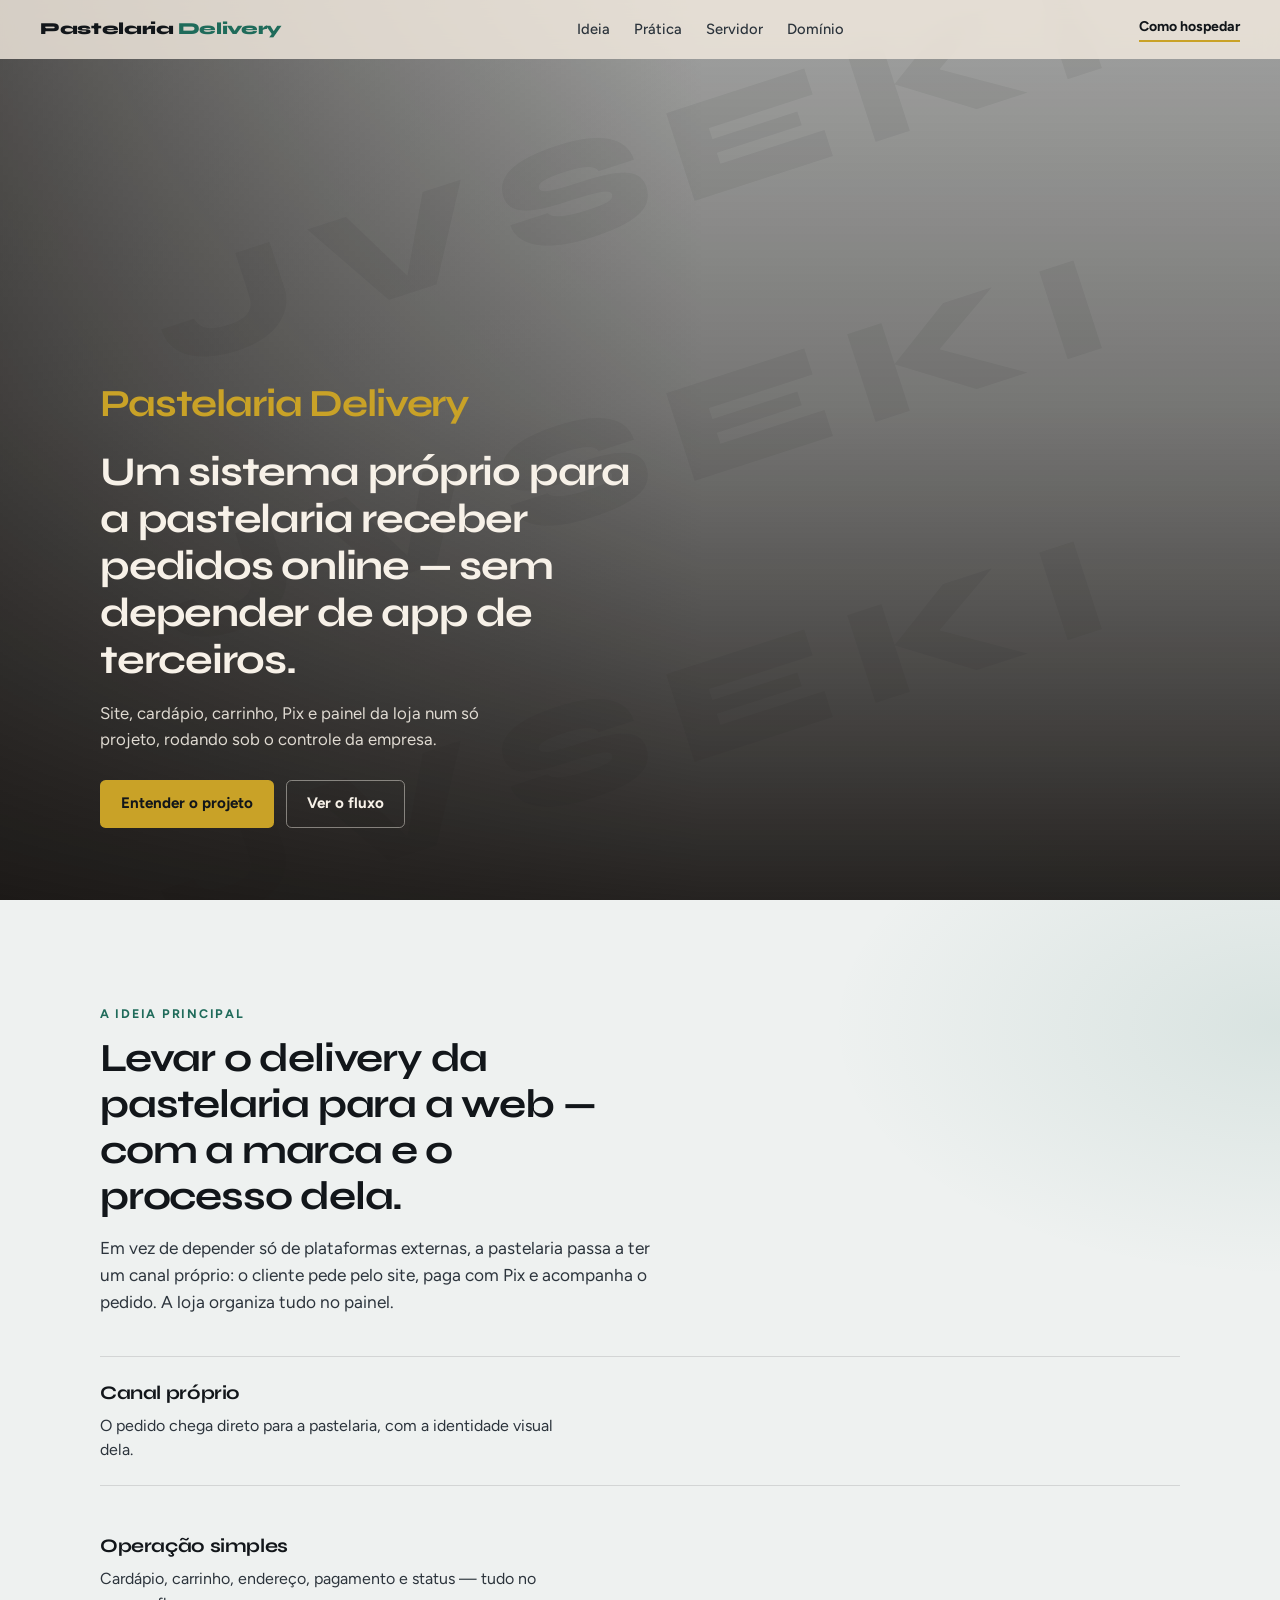
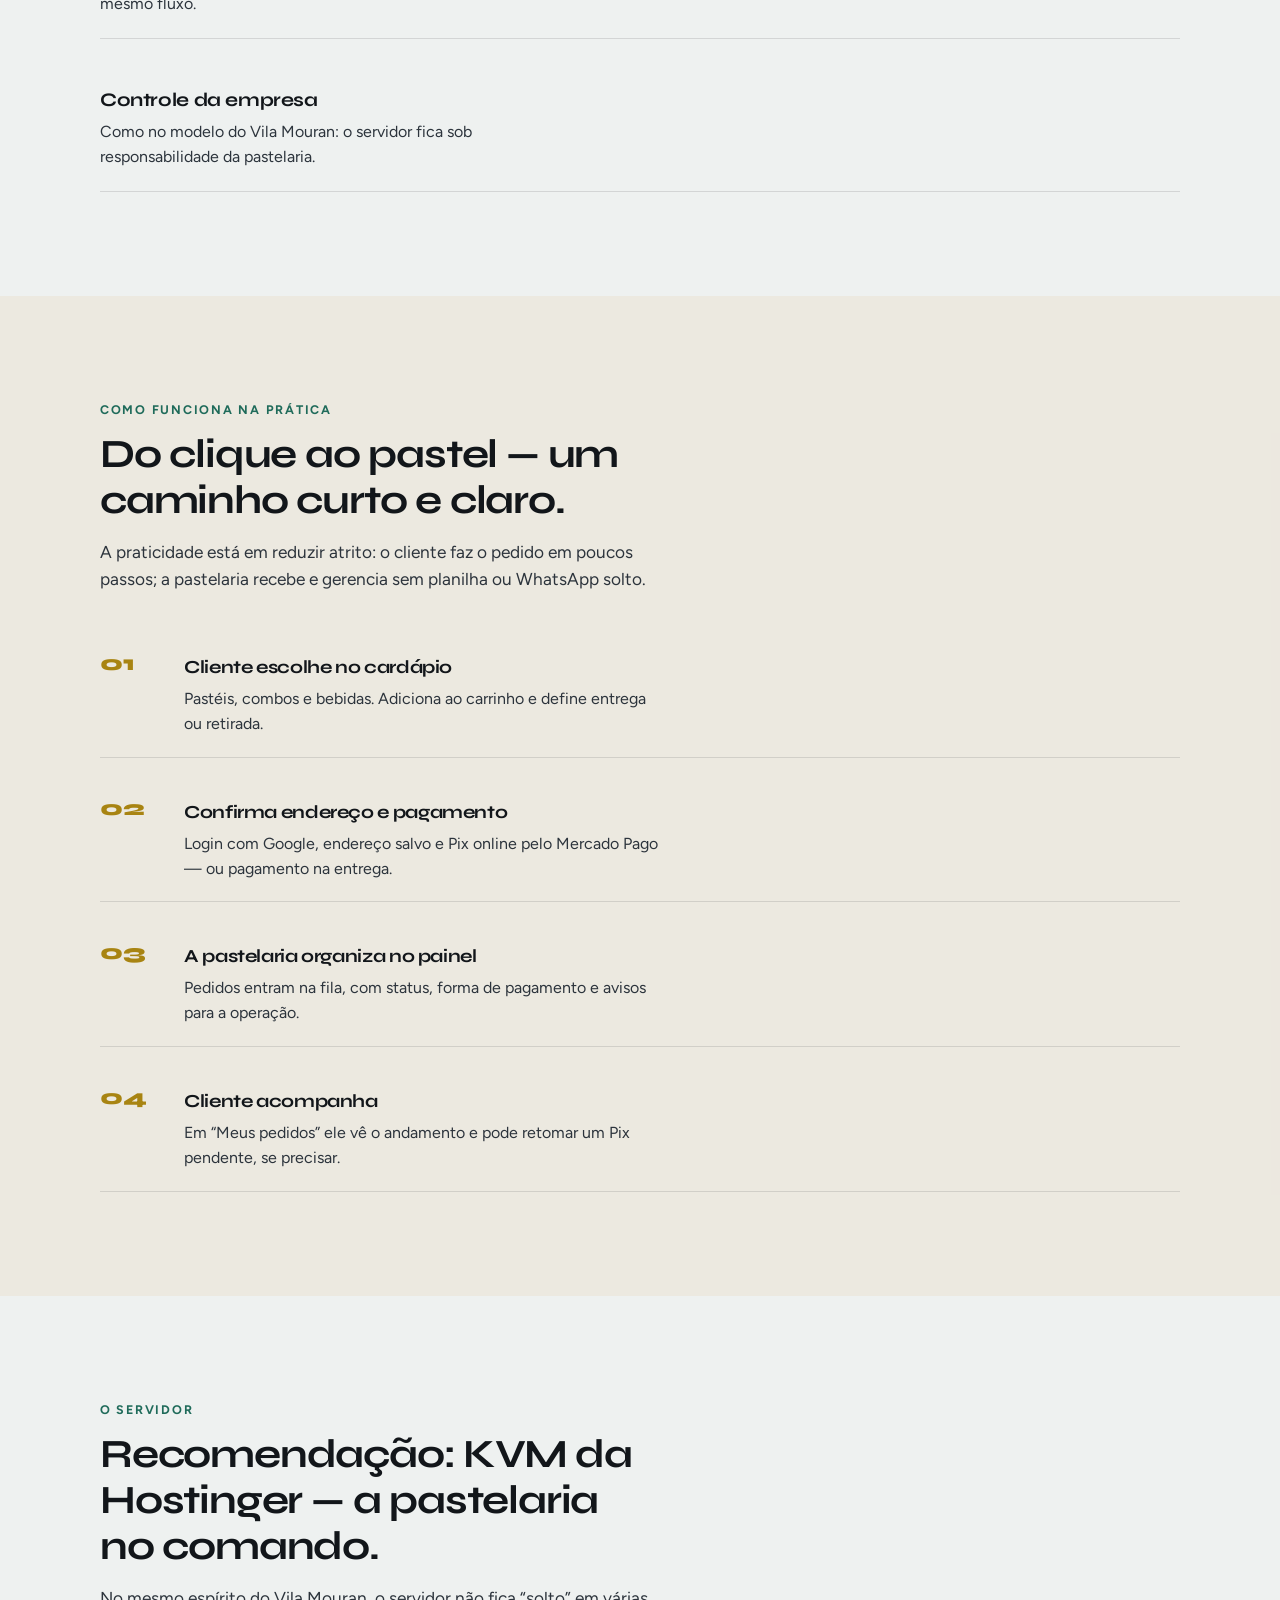
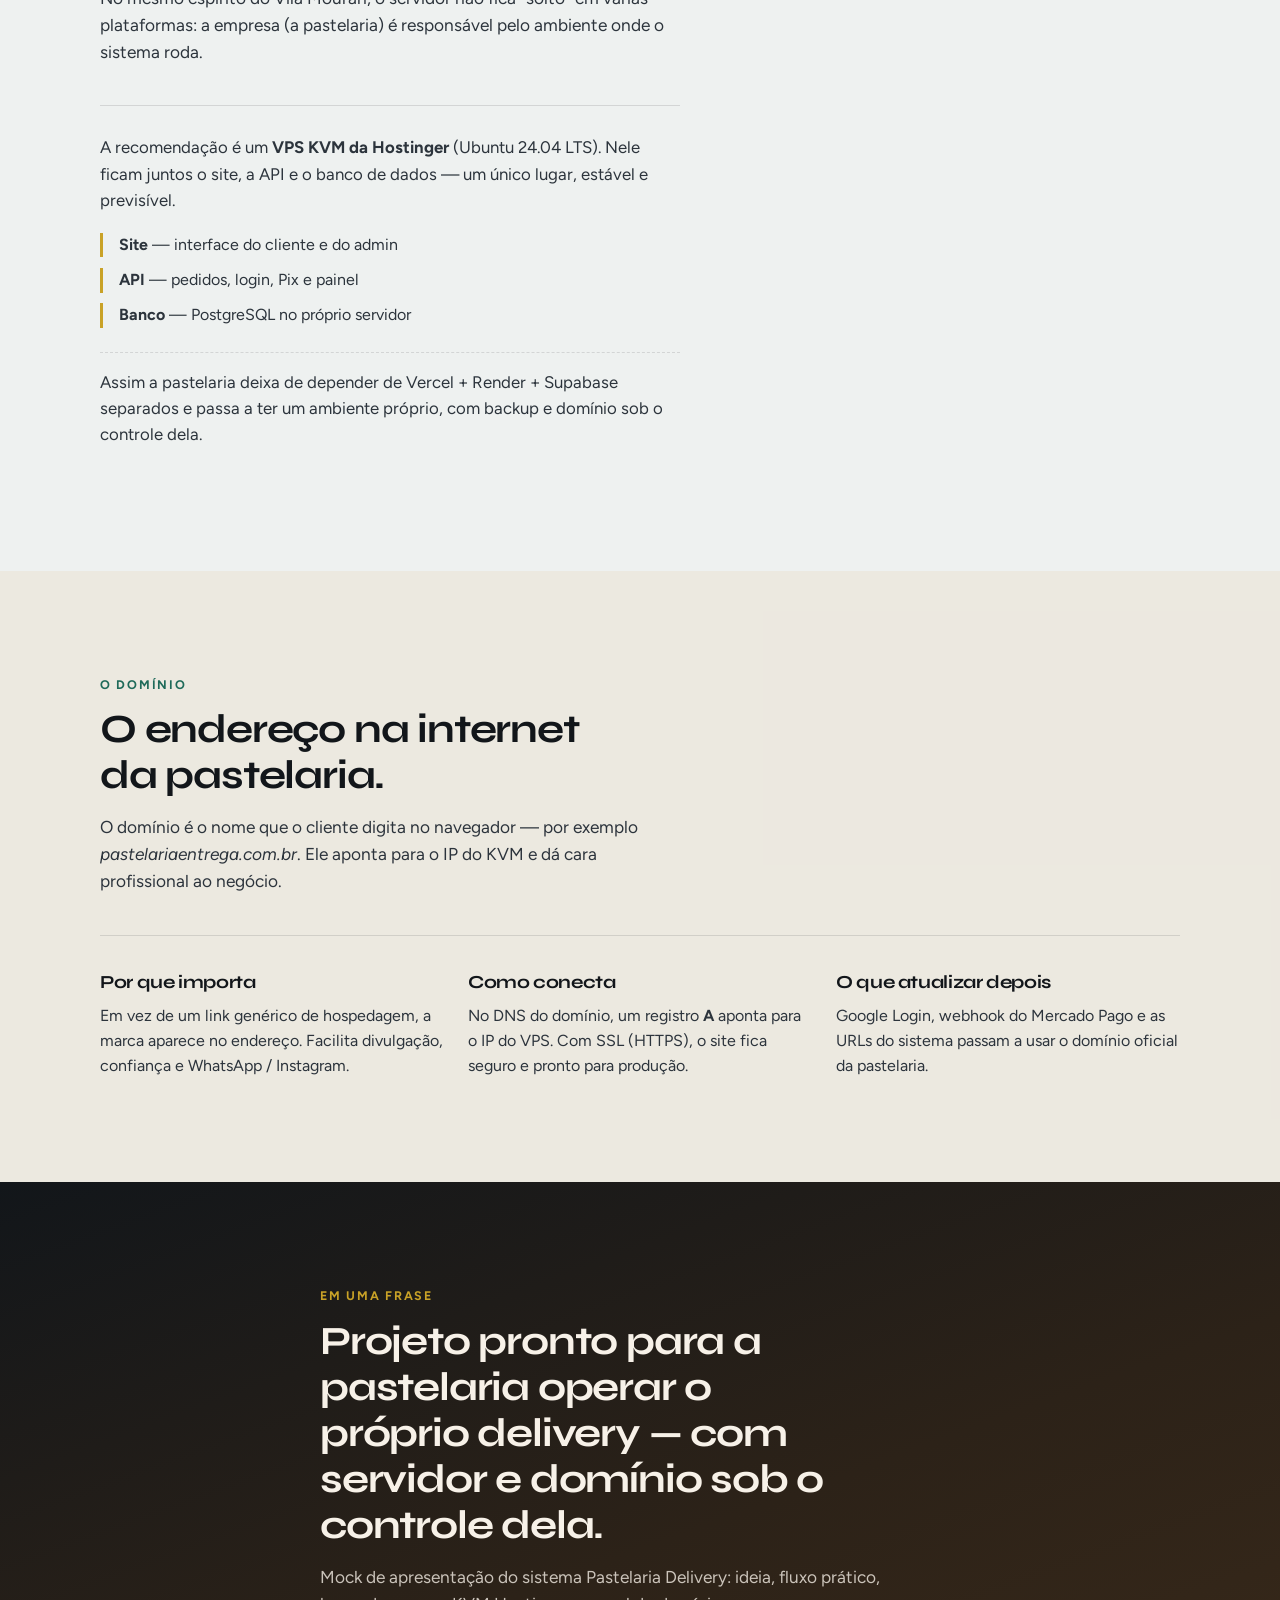
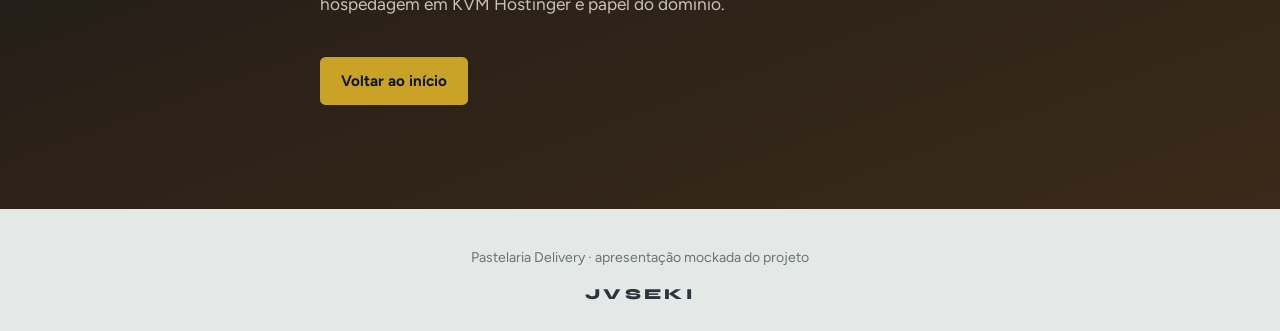
==== apresentacao/index.html @ 4d61269c "apresentação" ====
<!DOCTYPE html>
<html lang="pt-BR">
<head>
    <meta charset="UTF-8">
    <meta name="viewport" content="width=device-width, initial-scale=1.0">
    <title>Pastelaria Delivery — Apresentação do Projeto</title>
    <link rel="preconnect" href="https://fonts.googleapis.com">
    <link rel="preconnect" href="https://fonts.gstatic.com" crossorigin>
    <link href="https://fonts.googleapis.com/css2?family=Figtree:wght@400;500;600;700&family=Syne:wght@600;700;800&display=swap" rel="stylesheet">
    <link rel="stylesheet" href="styles.css">
</head>
<body>
    <div class="watermark" aria-hidden="true">
        <span>JVSEKI</span>
        <span>JVSEKI</span>
        <span>JVSEKI</span>
    </div>

    <header class="topbar">
        <a class="topbar-brand" href="#topo">Pastelaria<span>Delivery</span></a>
        <nav class="topbar-nav">
            <a href="#ideia">Ideia</a>
            <a href="#pratica">Prática</a>
            <a href="#servidor">Servidor</a>
            <a href="#dominio">Domínio</a>
        </nav>
        <a class="topbar-cta" href="#servidor">Como hospedar</a>
    </header>

    <main id="topo">
        <section class="hero">
            <div class="hero-media" aria-hidden="true">
                <img
                    src="https://images.unsplash.com/photo-1601050690597-df0568f70950?auto=format&fit=crop&w=1800&q=80"
                    alt=""
                >
                <div class="hero-veil"></div>
            </div>
            <div class="hero-copy">
                <p class="brand-mark">Pastelaria Delivery</p>
                <h1>Um sistema próprio para a pastelaria receber pedidos online — sem depender de app de terceiros.</h1>
                <p class="hero-lead">
                    Site, cardápio, carrinho, Pix e painel da loja num só projeto, rodando sob o controle da empresa.
                </p>
                <div class="hero-actions">
                    <a class="btn btn-primary" href="#ideia">Entender o projeto</a>
                    <a class="btn btn-ghost" href="#pratica">Ver o fluxo</a>
                </div>
            </div>
        </section>

        <section class="section" id="ideia">
            <div class="section-inner">
                <p class="eyebrow">A ideia principal</p>
                <h2>Levar o delivery da pastelaria para a web — com a marca e o processo dela.</h2>
                <p class="section-lead">
                    Em vez de depender só de plataformas externas, a pastelaria passa a ter um canal próprio:
                    o cliente pede pelo site, paga com Pix e acompanha o pedido. A loja organiza tudo no painel.
                </p>

                <ul class="idea-list">
                    <li>
                        <strong>Canal próprio</strong>
                        <span>O pedido chega direto para a pastelaria, com a identidade visual dela.</span>
                    </li>
                    <li>
                        <strong>Operação simples</strong>
                        <span>Cardápio, carrinho, endereço, pagamento e status — tudo no mesmo fluxo.</span>
                    </li>
                    <li>
                        <strong>Controle da empresa</strong>
                        <span>Como no modelo do Vila Mouran: o servidor fica sob responsabilidade da pastelaria.</span>
                    </li>
                </ul>
            </div>
        </section>

        <section class="section section-alt" id="pratica">
            <div class="section-inner">
                <p class="eyebrow">Como funciona na prática</p>
                <h2>Do clique ao pastel — um caminho curto e claro.</h2>
                <p class="section-lead">
                    A praticidade está em reduzir atrito: o cliente faz o pedido em poucos passos;
                    a pastelaria recebe e gerencia sem planilha ou WhatsApp solto.
                </p>

                <ol class="flow">
                    <li>
                        <span class="flow-num">01</span>
                        <div>
                            <h3>Cliente escolhe no cardápio</h3>
                            <p>Pastéis, combos e bebidas. Adiciona ao carrinho e define entrega ou retirada.</p>
                        </div>
                    </li>
                    <li>
                        <span class="flow-num">02</span>
                        <div>
                            <h3>Confirma endereço e pagamento</h3>
                            <p>Login com Google, endereço salvo e Pix online pelo Mercado Pago — ou pagamento na entrega.</p>
                        </div>
                    </li>
                    <li>
                        <span class="flow-num">03</span>
                        <div>
                            <h3>A pastelaria organiza no painel</h3>
                            <p>Pedidos entram na fila, com status, forma de pagamento e avisos para a operação.</p>
                        </div>
                    </li>
                    <li>
                        <span class="flow-num">04</span>
                        <div>
                            <h3>Cliente acompanha</h3>
                            <p>Em “Meus pedidos” ele vê o andamento e pode retomar um Pix pendente, se precisar.</p>
                        </div>
                    </li>
                </ol>
            </div>
        </section>

        <section class="section" id="servidor">
            <div class="section-inner">
                <p class="eyebrow">O servidor</p>
                <h2>Recomendação: KVM da Hostinger — a pastelaria no comando.</h2>
                <p class="section-lead">
                    No mesmo espírito do Vila Mouran, o servidor não fica “solto” em várias plataformas:
                    a empresa (a pastelaria) é responsável pelo ambiente onde o sistema roda.
                </p>

                <div class="server-block">
                    <p>
                        A recomendação é um <strong>VPS KVM da Hostinger</strong> (Ubuntu 24.04 LTS).
                        Nele ficam juntos o site, a API e o banco de dados — um único lugar, estável e previsível.
                    </p>
                    <ul class="server-points">
                        <li><strong>Site</strong> — interface do cliente e do admin</li>
                        <li><strong>API</strong> — pedidos, login, Pix e painel</li>
                        <li><strong>Banco</strong> — PostgreSQL no próprio servidor</li>
                    </ul>
                    <p class="server-note">
                        Assim a pastelaria deixa de depender de Vercel + Render + Supabase separados
                        e passa a ter um ambiente próprio, com backup e domínio sob o controle dela.
                    </p>
                </div>
            </div>
        </section>

        <section class="section section-alt" id="dominio">
            <div class="section-inner">
                <p class="eyebrow">O domínio</p>
                <h2>O endereço na internet da pastelaria.</h2>
                <p class="section-lead">
                    O domínio é o nome que o cliente digita no navegador — por exemplo
                    <em>pastelariaentrega.com.br</em>. Ele aponta para o IP do KVM e dá cara profissional ao negócio.
                </p>

                <div class="domain-grid">
                    <div>
                        <h3>Por que importa</h3>
                        <p>
                            Em vez de um link genérico de hospedagem, a marca aparece no endereço.
                            Facilita divulgação, confiança e WhatsApp / Instagram.
                        </p>
                    </div>
                    <div>
                        <h3>Como conecta</h3>
                        <p>
                            No DNS do domínio, um registro <strong>A</strong> aponta para o IP do VPS.
                            Com SSL (HTTPS), o site fica seguro e pronto para produção.
                        </p>
                    </div>
                    <div>
                        <h3>O que atualizar depois</h3>
                        <p>
                            Google Login, webhook do Mercado Pago e as URLs do sistema passam a usar
                            o domínio oficial da pastelaria.
                        </p>
                    </div>
                </div>
            </div>
        </section>

        <section class="section section-close">
            <div class="section-inner close-inner">
                <p class="eyebrow">Em uma frase</p>
                <h2>Projeto pronto para a pastelaria operar o próprio delivery — com servidor e domínio sob o controle dela.</h2>
                <p class="section-lead">
                    Mock de apresentação do sistema Pastelaria Delivery: ideia, fluxo prático,
                    hospedagem em KVM Hostinger e papel do domínio.
                </p>
                <a class="btn btn-primary" href="#topo">Voltar ao início</a>
            </div>
        </section>
    </main>

    <footer class="footer">
        <p>Pastelaria Delivery · apresentação mockada do projeto</p>
        <p class="footer-mark">JVSEKI</p>
    </footer>

    <script src="script.js"></script>
</body>
</html>
---- apresentacao/styles.css ----
:root {
    --ink: #12161a;
    --ink-soft: #2c343c;
    --cream: #eef1f0;
    --paper: #e4e8e6;
    --gold: #c9a227;
    --gold-deep: #a88412;
    --chili: #1f6b5a;
    --muted: #6b7570;
    --line: rgba(18, 22, 26, 0.12);
    --font-display: "Syne", sans-serif;
    --font-body: "Figtree", sans-serif;
    --max: 1080px;
    --ease: cubic-bezier(0.22, 1, 0.36, 1);
}

*,
*::before,
*::after {
    box-sizing: border-box;
}

html {
    scroll-behavior: smooth;
}

body {
    margin: 0;
    font-family: var(--font-body);
    color: var(--ink);
    background:
        radial-gradient(1200px 600px at 10% -10%, rgba(201, 162, 39, 0.16), transparent 55%),
        radial-gradient(900px 500px at 100% 20%, rgba(31, 107, 90, 0.1), transparent 50%),
        var(--cream);
    line-height: 1.55;
}

img {
    max-width: 100%;
    display: block;
}

a {
    color: inherit;
    text-decoration: none;
}

.watermark {
    position: fixed;
    inset: 0;
    z-index: 0;
    pointer-events: none;
    overflow: hidden;
    display: grid;
    align-content: space-evenly;
    justify-items: center;
    opacity: 0.055;
}

.watermark span {
    font-family: var(--font-display);
    font-weight: 800;
    font-size: clamp(4.5rem, 14vw, 9rem);
    letter-spacing: 0.18em;
    color: var(--ink);
    transform: rotate(-18deg);
    user-select: none;
    white-space: nowrap;
}

.topbar {
    position: fixed;
    inset: 0 0 auto;
    z-index: 20;
    display: flex;
    align-items: center;
    justify-content: space-between;
    gap: 1rem;
    padding: 1rem clamp(1.25rem, 4vw, 2.5rem);
    background: rgba(243, 235, 224, 0.82);
    backdrop-filter: blur(10px);
    border-bottom: 1px solid transparent;
    transition: border-color 0.3s var(--ease), background 0.3s var(--ease);
}

.topbar.is-scrolled {
    border-bottom-color: var(--line);
    background: rgba(243, 235, 224, 0.94);
}

.topbar-brand {
    font-family: var(--font-display);
    font-weight: 800;
    font-size: 1.05rem;
    letter-spacing: -0.02em;
}

.topbar-brand span {
    color: var(--chili);
    margin-left: 0.25rem;
}

.topbar-nav {
    display: none;
    gap: 1.5rem;
    font-size: 0.92rem;
    font-weight: 500;
    color: var(--ink-soft);
}

.topbar-nav a:hover {
    color: var(--chili);
}

.topbar-cta {
    font-size: 0.88rem;
    font-weight: 700;
    color: var(--ink);
    border-bottom: 2px solid var(--gold);
    padding-bottom: 0.1rem;
}

main {
    position: relative;
    z-index: 1;
}

.hero {
    position: relative;
    min-height: 100svh;
    display: grid;
    align-items: end;
    color: #f7f1e8;
    overflow: hidden;
}

.hero-media {
    position: absolute;
    inset: 0;
}

.hero-media img {
    width: 100%;
    height: 100%;
    object-fit: cover;
    transform: scale(1.06);
    animation: hero-drift 18s var(--ease) infinite alternate;
}

.hero-veil {
    position: absolute;
    inset: 0;
    background:
        linear-gradient(180deg, rgba(20, 17, 15, 0.35) 0%, rgba(20, 17, 15, 0.55) 45%, rgba(20, 17, 15, 0.92) 100%),
        linear-gradient(90deg, rgba(20, 17, 15, 0.55) 0%, transparent 55%);
}

.hero-copy {
    position: relative;
    z-index: 1;
    width: min(100% - 2.5rem, var(--max));
    margin: 0 auto;
    padding: 7.5rem 0 4.5rem;
    animation: rise 0.9s var(--ease) both;
}

.brand-mark {
    font-family: var(--font-display);
    font-weight: 700;
    font-size: clamp(1.6rem, 4vw, 2.4rem);
    letter-spacing: -0.03em;
    margin: 0 0 1rem;
    color: var(--gold);
}

.hero h1 {
    font-family: var(--font-display);
    font-weight: 700;
    font-size: clamp(1.55rem, 3.8vw, 2.55rem);
    line-height: 1.15;
    letter-spacing: -0.03em;
    max-width: 18ch;
    margin: 0 0 1rem;
}

.hero-lead {
    max-width: 36ch;
    margin: 0 0 1.75rem;
    font-size: 1.05rem;
    color: rgba(247, 241, 232, 0.88);
}

.hero-actions {
    display: flex;
    flex-wrap: wrap;
    gap: 0.75rem;
}

.btn {
    display: inline-flex;
    align-items: center;
    justify-content: center;
    min-height: 2.85rem;
    padding: 0.7rem 1.25rem;
    font-family: inherit;
    font-size: 0.95rem;
    font-weight: 700;
    border-radius: 0.35rem;
    border: 1px solid transparent;
    transition: transform 0.25s var(--ease), background 0.25s var(--ease), color 0.25s var(--ease);
}

.btn:hover {
    transform: translateY(-2px);
}

.btn-primary {
    background: var(--gold);
    color: var(--ink);
}

.btn-primary:hover {
    background: var(--gold-deep);
    color: #fff;
}

.btn-ghost {
    background: transparent;
    border-color: rgba(247, 241, 232, 0.45);
    color: #f7f1e8;
}

.btn-ghost:hover {
    background: rgba(247, 241, 232, 0.1);
}

.section {
    padding: clamp(4rem, 9vw, 6.5rem) 0;
}

.section-alt {
    background: rgba(235, 226, 212, 0.55);
}

.section-inner {
    width: min(100% - 2.5rem, var(--max));
    margin: 0 auto;
}

.eyebrow {
    margin: 0 0 0.75rem;
    font-size: 0.78rem;
    font-weight: 700;
    letter-spacing: 0.14em;
    text-transform: uppercase;
    color: var(--chili);
}

.section h2 {
    font-family: var(--font-display);
    font-size: clamp(1.7rem, 3.5vw, 2.5rem);
    line-height: 1.15;
    letter-spacing: -0.03em;
    max-width: 18ch;
    margin: 0 0 1rem;
}

.section-lead {
    max-width: 52ch;
    margin: 0 0 2.5rem;
    font-size: 1.08rem;
    color: var(--ink-soft);
}

.idea-list {
    list-style: none;
    margin: 0;
    padding: 0;
    display: grid;
    gap: 1.5rem;
    border-top: 1px solid var(--line);
}

.idea-list li {
    display: grid;
    gap: 0.35rem;
    padding: 1.35rem 0;
    border-bottom: 1px solid var(--line);
}

.idea-list strong {
    font-family: var(--font-display);
    font-size: 1.2rem;
    letter-spacing: -0.02em;
}

.idea-list span {
    color: var(--ink-soft);
    max-width: 48ch;
}

.flow {
    list-style: none;
    margin: 0;
    padding: 0;
    display: grid;
    gap: 1.25rem;
}

.flow li {
    display: grid;
    grid-template-columns: auto 1fr;
    gap: 1rem 1.25rem;
    align-items: start;
    padding: 1.25rem 0;
    border-bottom: 1px solid var(--line);
}

.flow-num {
    font-family: var(--font-display);
    font-weight: 800;
    font-size: 1.35rem;
    color: var(--gold-deep);
    line-height: 1;
}

.flow h3 {
    margin: 0 0 0.35rem;
    font-family: var(--font-display);
    font-size: 1.15rem;
    letter-spacing: -0.02em;
}

.flow p {
    margin: 0;
    color: var(--ink-soft);
    max-width: 48ch;
}

.server-block {
    padding: 1.75rem 0 0;
    border-top: 1px solid var(--line);
    max-width: 58ch;
}

.server-block > p {
    margin: 0 0 1.25rem;
    font-size: 1.05rem;
    color: var(--ink-soft);
}

.server-points {
    margin: 0 0 1.5rem;
    padding: 0;
    list-style: none;
    display: grid;
    gap: 0.65rem;
}

.server-points li {
    padding-left: 1rem;
    border-left: 3px solid var(--gold);
    color: var(--ink-soft);
}

.server-note {
    margin: 0;
    padding-top: 1rem;
    border-top: 1px dashed var(--line);
    color: var(--muted);
    font-size: 0.98rem;
}

.domain-grid {
    display: grid;
    gap: 2rem;
    border-top: 1px solid var(--line);
    padding-top: 2rem;
}

.domain-grid h3 {
    margin: 0 0 0.5rem;
    font-family: var(--font-display);
    font-size: 1.15rem;
    letter-spacing: -0.02em;
}

.domain-grid p {
    margin: 0;
    color: var(--ink-soft);
    max-width: 36ch;
}

.section-close {
    background:
        linear-gradient(160deg, var(--ink) 0%, #2c2218 55%, #3a2a1a 100%);
    color: #f7f1e8;
}

.section-close .eyebrow {
    color: var(--gold);
}

.section-close .section-lead {
    color: rgba(247, 241, 232, 0.78);
}

.close-inner {
    max-width: 40rem;
}

.footer {
    position: relative;
    z-index: 1;
    padding: 1.5rem clamp(1.25rem, 4vw, 2.5rem);
    text-align: center;
    font-size: 0.88rem;
    color: var(--muted);
    background: var(--paper);
}

.footer-mark {
    margin: 0.45rem 0 0;
    font-family: var(--font-display);
    font-weight: 800;
    font-size: 0.95rem;
    letter-spacing: 0.22em;
    color: var(--ink-soft);
}

.reveal {
    opacity: 0;
    transform: translateY(28px);
    transition: opacity 0.7s var(--ease), transform 0.7s var(--ease);
}

.reveal.is-in {
    opacity: 1;
    transform: none;
}

@keyframes rise {
    from {
        opacity: 0;
        transform: translateY(24px);
    }
    to {
        opacity: 1;
        transform: none;
    }
}

@keyframes hero-drift {
    from {
        transform: scale(1.06) translate3d(0, 0, 0);
    }
    to {
        transform: scale(1.12) translate3d(-1.5%, -1%, 0);
    }
}

@media (min-width: 760px) {
    .topbar-nav {
        display: flex;
    }

    .domain-grid {
        grid-template-columns: repeat(3, 1fr);
        gap: 1.5rem;
    }

    .flow li {
        grid-template-columns: 4rem 1fr;
    }
}

@media (prefers-reduced-motion: reduce) {
    html {
        scroll-behavior: auto;
    }

    .hero-media img,
    .hero-copy,
    .reveal {
        animation: none !important;
        transition: none !important;
        opacity: 1;
        transform: none;
    }
}
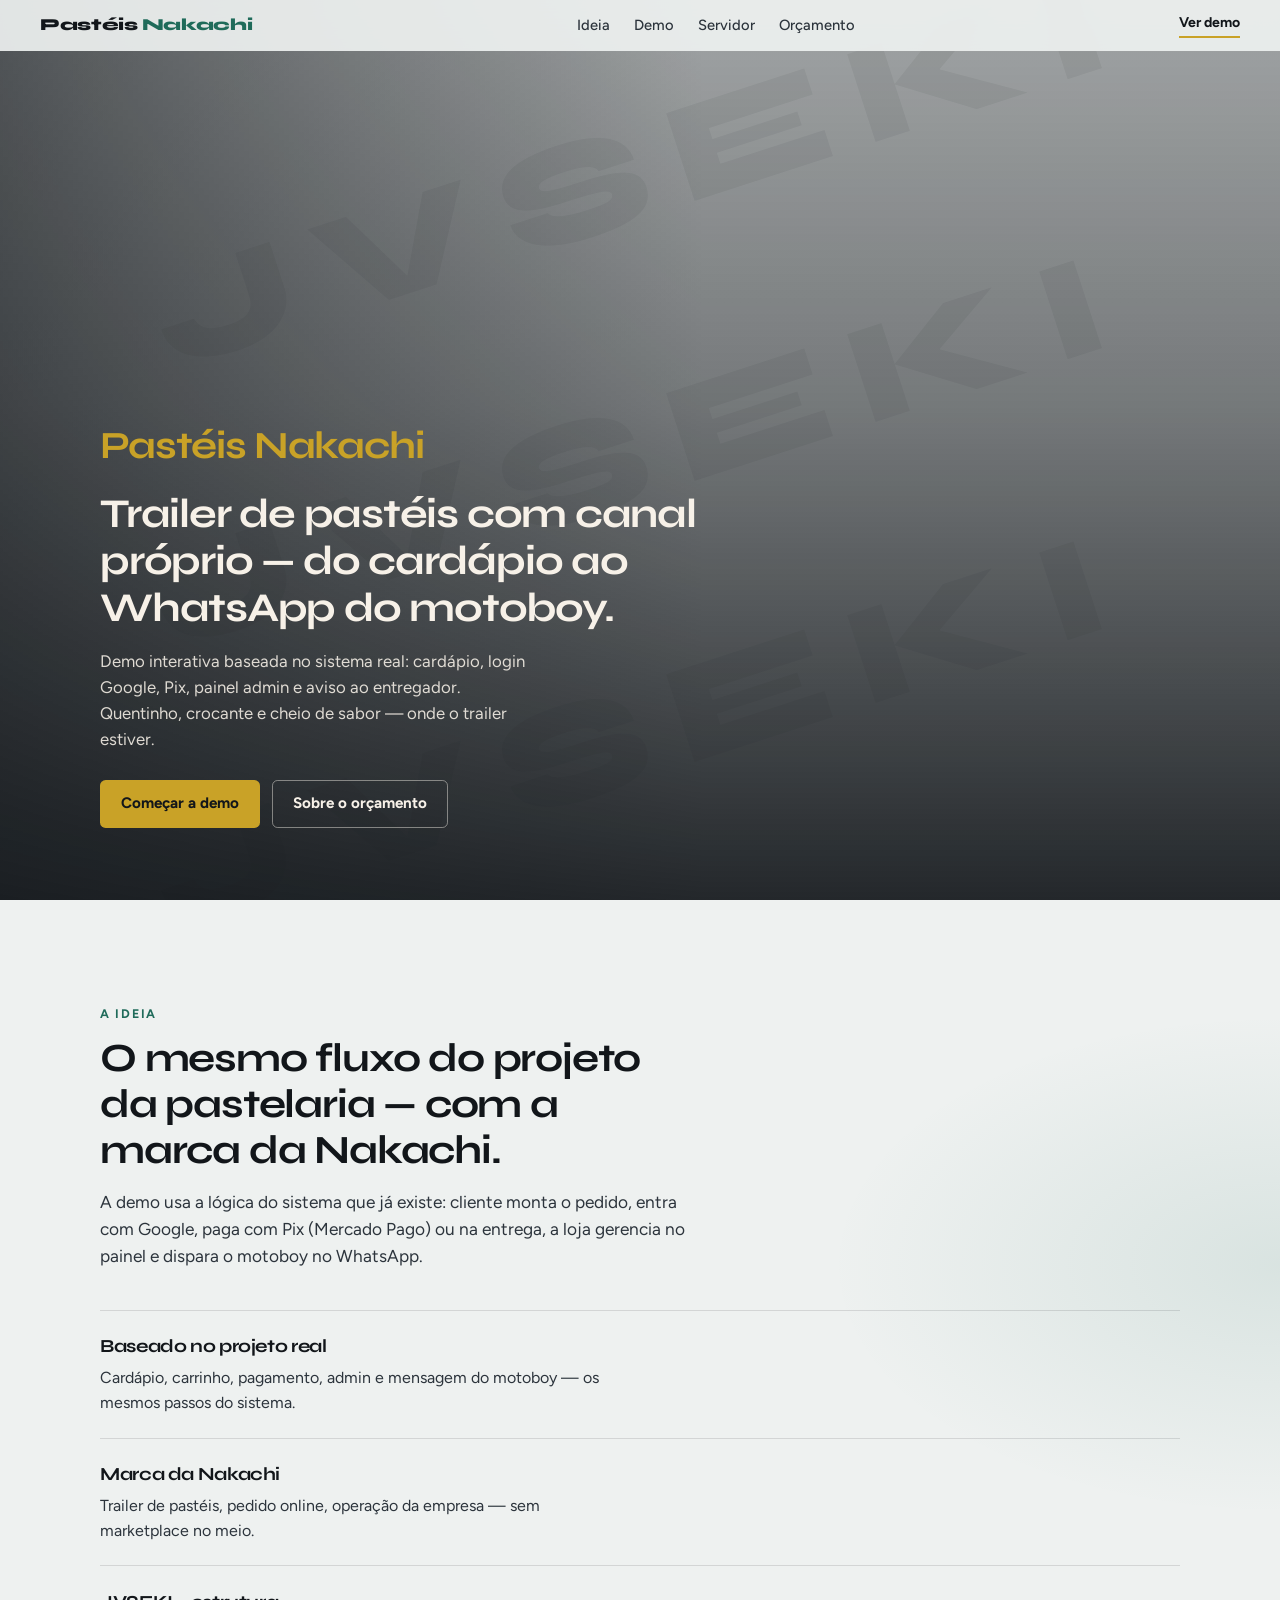
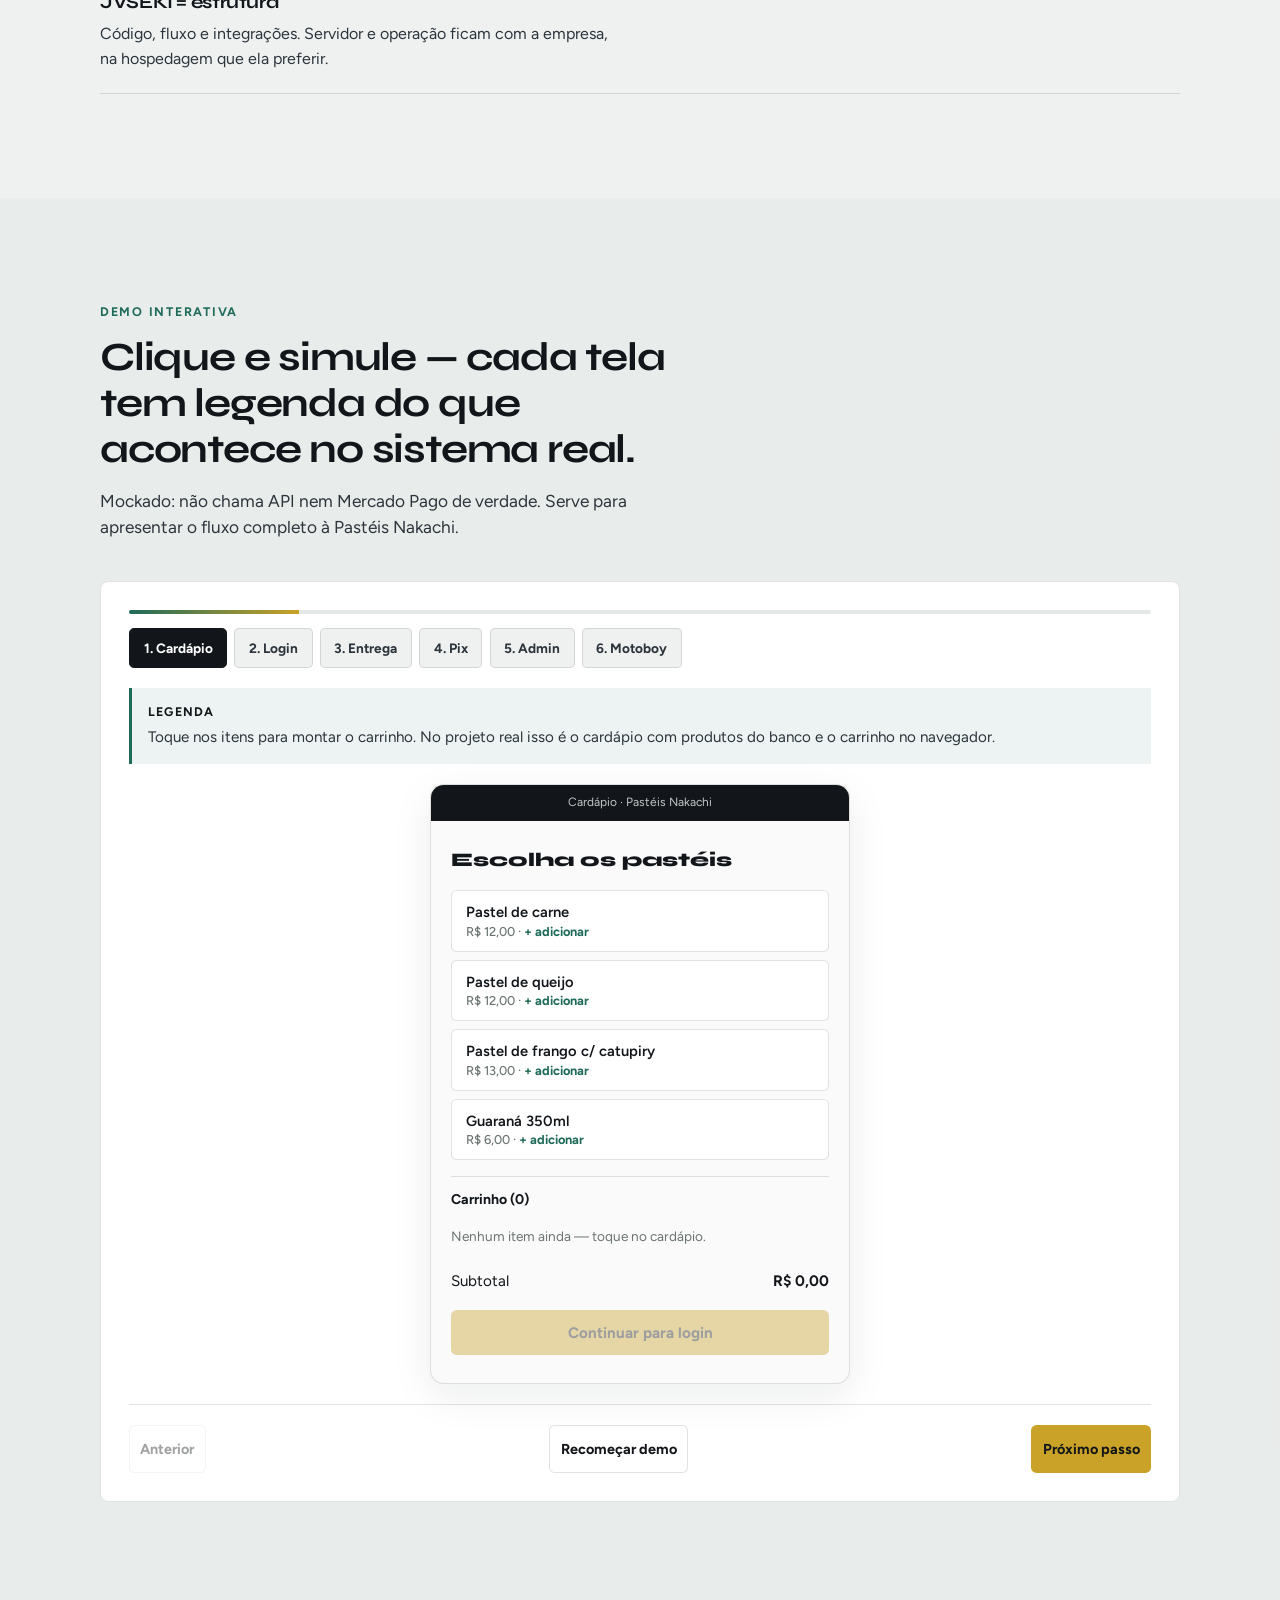
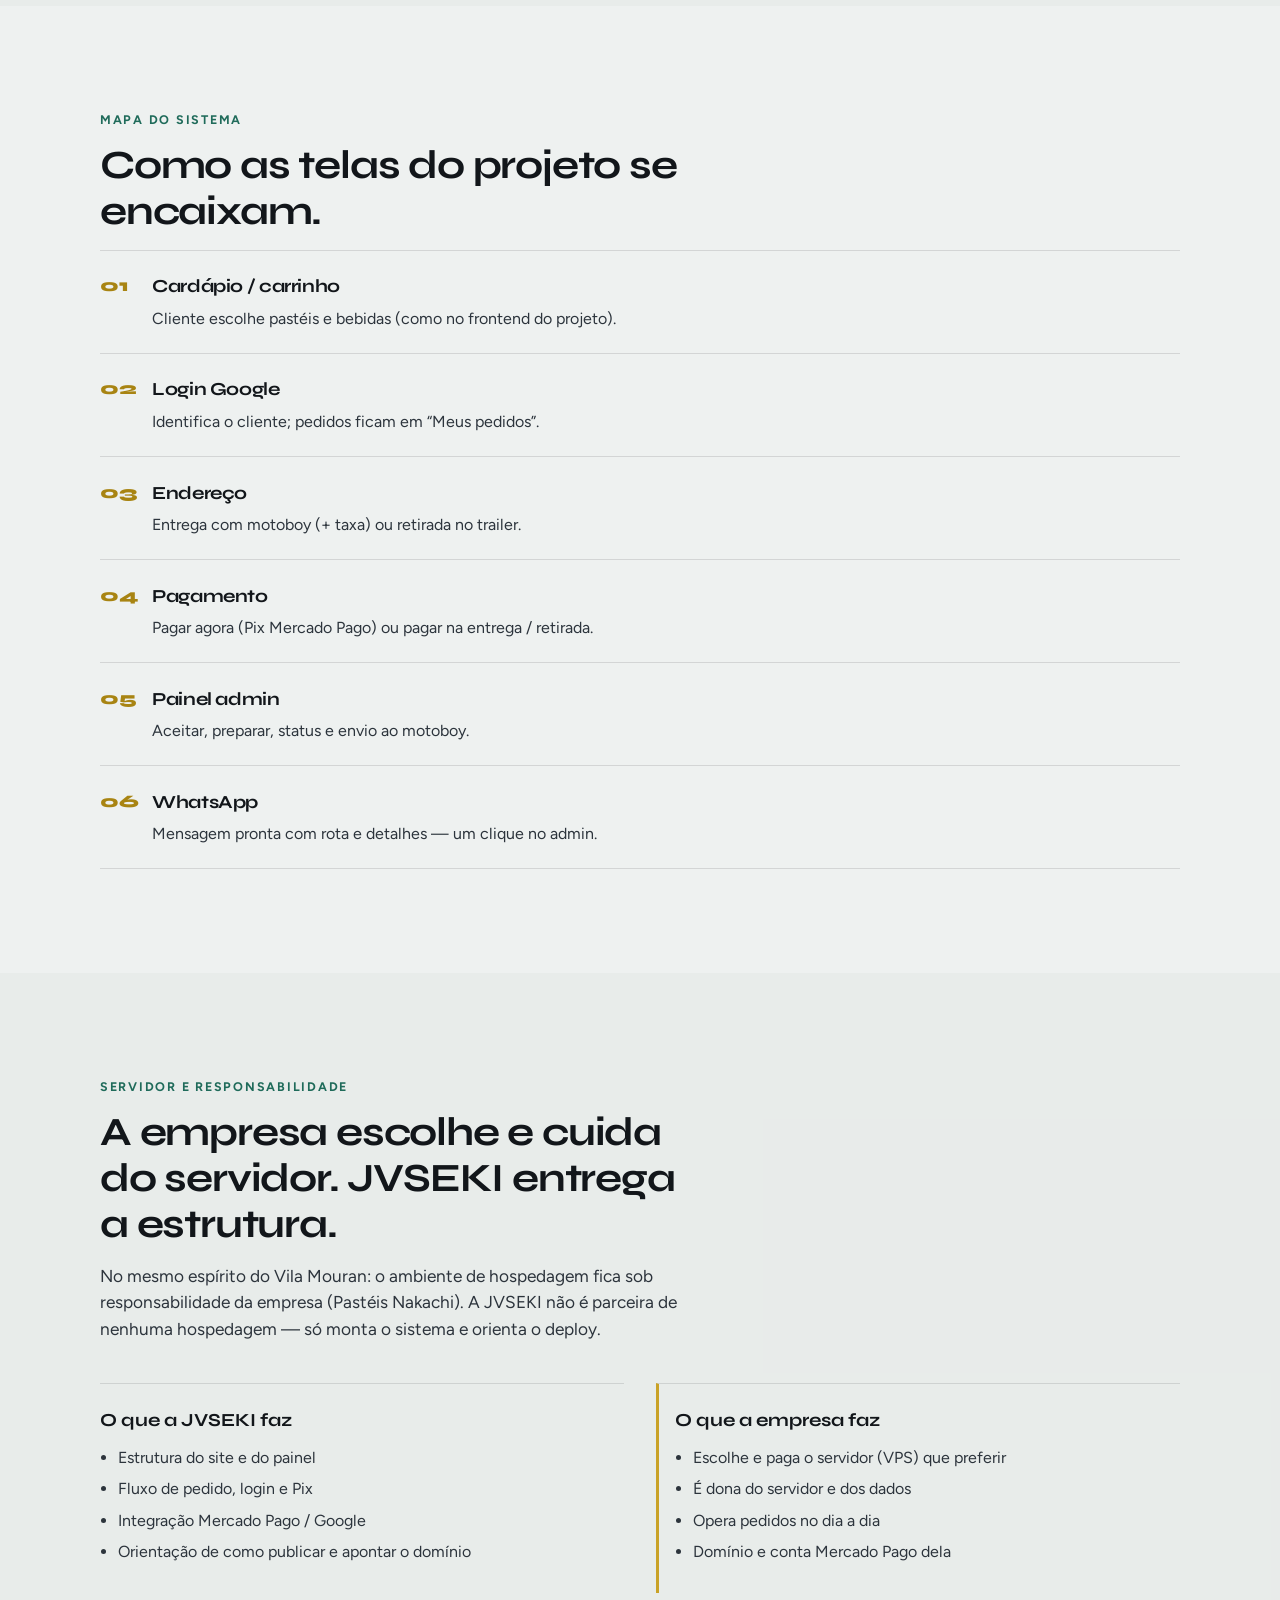
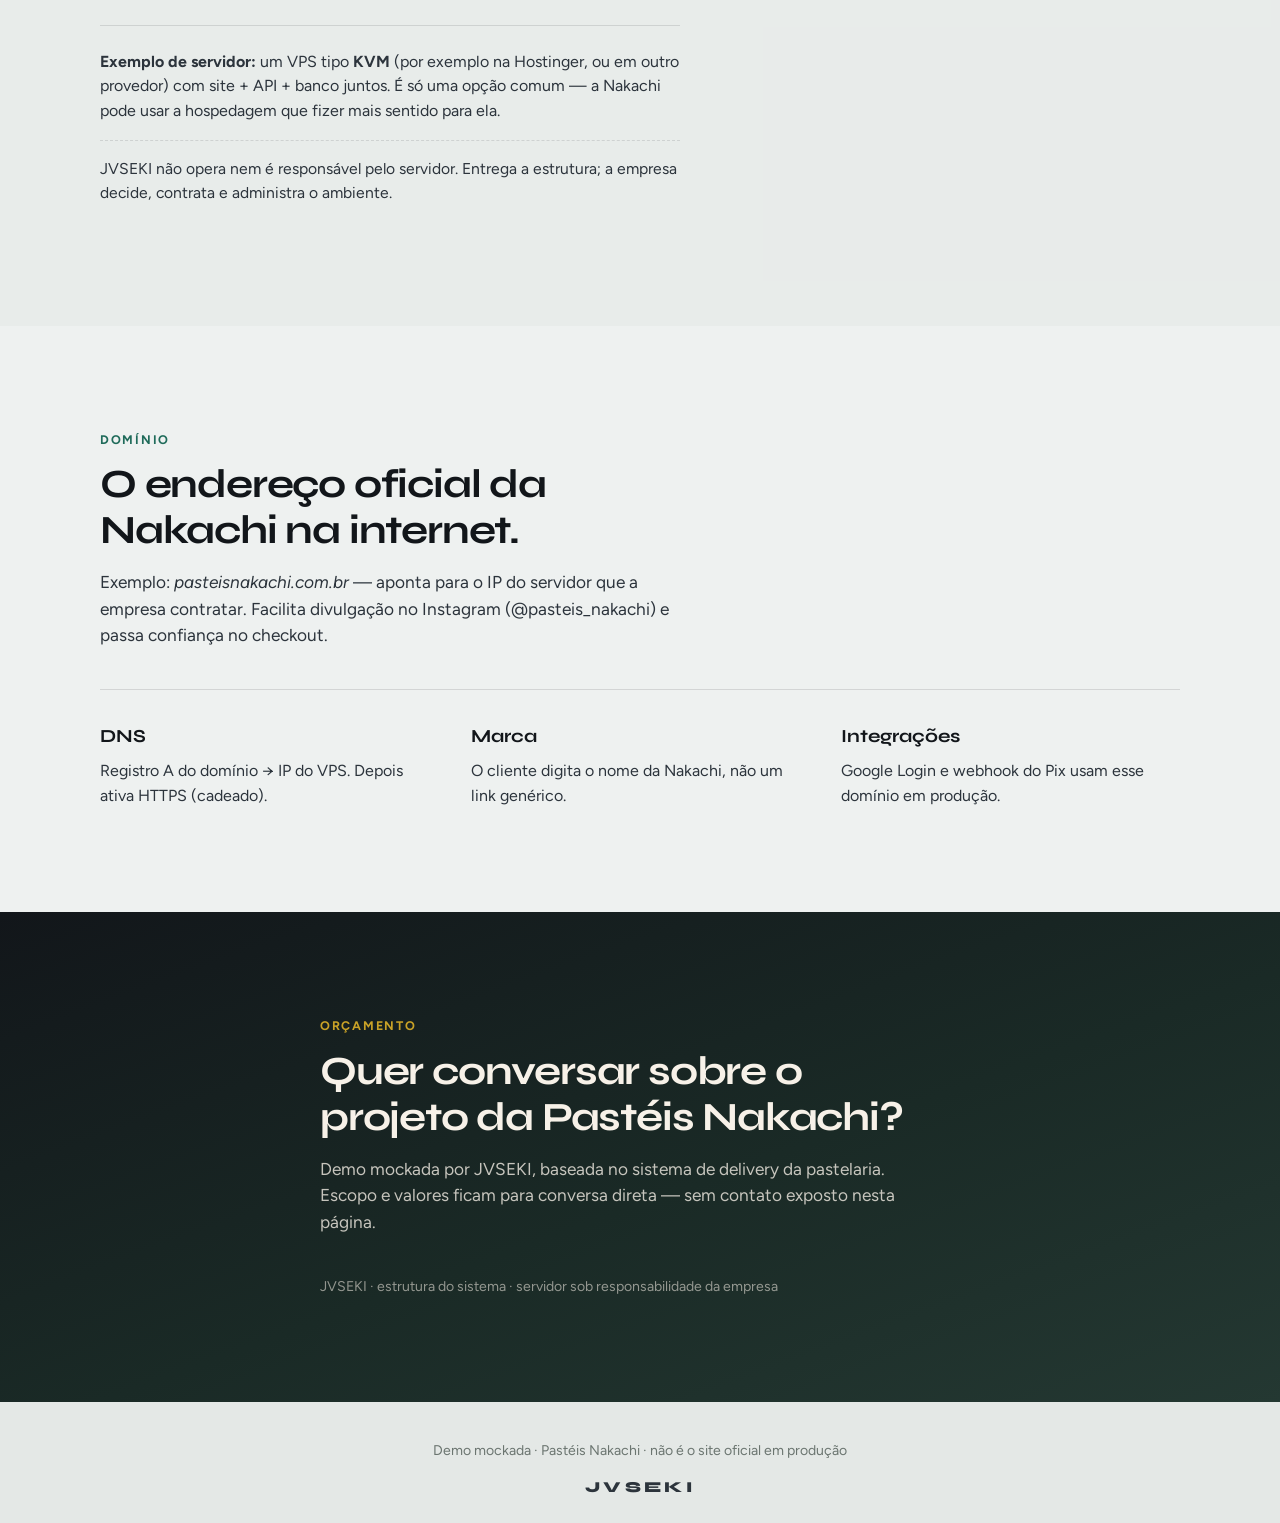
==== commit ae50efb2: "Melhora demo Nakachi interativa e deixa apresentação mobile-first. Co-authored-by: Cursor <cursorage" ====
--- a/apresentacao/index.html
+++ b/apresentacao/index.html
@@ -2,8 +2,8 @@
 <html lang="pt-BR">
 <head>
     <meta charset="UTF-8">
-    <meta name="viewport" content="width=device-width, initial-scale=1.0">
-    <title>Pastelaria Delivery — Apresentação do Projeto</title>
+    <meta name="viewport" content="width=device-width, initial-scale=1.0, maximum-scale=1.0, viewport-fit=cover">
+    <title>Pastéis Nakachi — Demo do sistema de delivery | JVSEKI</title>
     <link rel="preconnect" href="https://fonts.googleapis.com">
     <link rel="preconnect" href="https://fonts.gstatic.com" crossorigin>
     <link href="https://fonts.googleapis.com/css2?family=Figtree:wght@400;500;600;700&family=Syne:wght@600;700;800&display=swap" rel="stylesheet">
@@ -17,14 +17,14 @@
     </div>
 
     <header class="topbar">
-        <a class="topbar-brand" href="#topo">Pastelaria<span>Delivery</span></a>
+        <a class="topbar-brand" href="#topo">Pastéis<span>Nakachi</span></a>
         <nav class="topbar-nav">
             <a href="#ideia">Ideia</a>
-            <a href="#pratica">Prática</a>
+            <a href="#demo">Demo</a>
             <a href="#servidor">Servidor</a>
-            <a href="#dominio">Domínio</a>
+            <a href="#contato">Orçamento</a>
         </nav>
-        <a class="topbar-cta" href="#servidor">Como hospedar</a>
+        <a class="topbar-cta" href="#demo">Ver demo</a>
     </header>
 
     <main id="topo">
@@ -37,163 +37,367 @@
                 <div class="hero-veil"></div>
             </div>
             <div class="hero-copy">
-                <p class="brand-mark">Pastelaria Delivery</p>
-                <h1>Um sistema próprio para a pastelaria receber pedidos online — sem depender de app de terceiros.</h1>
+                <p class="brand-mark">Pastéis Nakachi</p>
+                <h1>Trailer de pastéis com canal próprio — do cardápio ao WhatsApp do motoboy.</h1>
                 <p class="hero-lead">
-                    Site, cardápio, carrinho, Pix e painel da loja num só projeto, rodando sob o controle da empresa.
+                    Demo interativa baseada no sistema real: cardápio, login Google, Pix, painel admin e aviso ao entregador.
+                    Quentinho, crocante e cheio de sabor — onde o trailer estiver.
                 </p>
                 <div class="hero-actions">
-                    <a class="btn btn-primary" href="#ideia">Entender o projeto</a>
-                    <a class="btn btn-ghost" href="#pratica">Ver o fluxo</a>
+                    <a class="btn btn-primary" href="#demo">Começar a demo</a>
+                    <a class="btn btn-ghost" href="#contato">Sobre o orçamento</a>
                 </div>
             </div>
         </section>
 
         <section class="section" id="ideia">
             <div class="section-inner">
-                <p class="eyebrow">A ideia principal</p>
-                <h2>Levar o delivery da pastelaria para a web — com a marca e o processo dela.</h2>
+                <p class="eyebrow">A ideia</p>
+                <h2>O mesmo fluxo do projeto da pastelaria — com a marca da Nakachi.</h2>
                 <p class="section-lead">
-                    Em vez de depender só de plataformas externas, a pastelaria passa a ter um canal próprio:
-                    o cliente pede pelo site, paga com Pix e acompanha o pedido. A loja organiza tudo no painel.
-                </p>
-
+                    A demo usa a lógica do sistema que já existe: cliente monta o pedido, entra com Google,
+                    paga com Pix (Mercado Pago) ou na entrega, a loja gerencia no painel e dispara o motoboy no WhatsApp.
+                </p>
                 <ul class="idea-list">
                     <li>
-                        <strong>Canal próprio</strong>
-                        <span>O pedido chega direto para a pastelaria, com a identidade visual dela.</span>
-                    </li>
-                    <li>
-                        <strong>Operação simples</strong>
-                        <span>Cardápio, carrinho, endereço, pagamento e status — tudo no mesmo fluxo.</span>
-                    </li>
-                    <li>
-                        <strong>Controle da empresa</strong>
-                        <span>Como no modelo do Vila Mouran: o servidor fica sob responsabilidade da pastelaria.</span>
+                        <strong>Baseado no projeto real</strong>
+                        <span>Cardápio, carrinho, pagamento, admin e mensagem do motoboy — os mesmos passos do sistema.</span>
+                    </li>
+                    <li>
+                        <strong>Marca da Nakachi</strong>
+                        <span>Trailer de pastéis, pedido online, operação da empresa — sem marketplace no meio.</span>
+                    </li>
+                    <li>
+                        <strong>JVSEKI = estrutura</strong>
+                        <span>Código, fluxo e integrações. Servidor e operação ficam com a empresa, na hospedagem que ela preferir.</span>
                     </li>
                 </ul>
             </div>
         </section>
 
-        <section class="section section-alt" id="pratica">
+        <section class="section section-alt" id="demo">
             <div class="section-inner">
-                <p class="eyebrow">Como funciona na prática</p>
-                <h2>Do clique ao pastel — um caminho curto e claro.</h2>
+                <p class="eyebrow">Demo interativa</p>
+                <h2>Clique e simule — cada tela tem legenda do que acontece no sistema real.</h2>
                 <p class="section-lead">
-                    A praticidade está em reduzir atrito: o cliente faz o pedido em poucos passos;
-                    a pastelaria recebe e gerencia sem planilha ou WhatsApp solto.
-                </p>
-
-                <ol class="flow">
-                    <li>
-                        <span class="flow-num">01</span>
-                        <div>
-                            <h3>Cliente escolhe no cardápio</h3>
-                            <p>Pastéis, combos e bebidas. Adiciona ao carrinho e define entrega ou retirada.</p>
-                        </div>
-                    </li>
-                    <li>
-                        <span class="flow-num">02</span>
-                        <div>
-                            <h3>Confirma endereço e pagamento</h3>
-                            <p>Login com Google, endereço salvo e Pix online pelo Mercado Pago — ou pagamento na entrega.</p>
-                        </div>
-                    </li>
-                    <li>
-                        <span class="flow-num">03</span>
-                        <div>
-                            <h3>A pastelaria organiza no painel</h3>
-                            <p>Pedidos entram na fila, com status, forma de pagamento e avisos para a operação.</p>
-                        </div>
-                    </li>
-                    <li>
-                        <span class="flow-num">04</span>
-                        <div>
-                            <h3>Cliente acompanha</h3>
-                            <p>Em “Meus pedidos” ele vê o andamento e pode retomar um Pix pendente, se precisar.</p>
-                        </div>
+                    Mockado: não chama API nem Mercado Pago de verdade. Serve para apresentar o fluxo completo à Pastéis Nakachi.
+                </p>
+
+                <div class="demo-shell" id="demoShell">
+                    <div class="demo-progress" aria-hidden="true">
+                        <div class="demo-progress-bar" id="demoProgressBar"></div>
+                    </div>
+
+                    <div class="demo-steps" role="tablist" aria-label="Etapas da demo">
+                        <button type="button" class="demo-step active" data-step="0">1. Cardápio</button>
+                        <button type="button" class="demo-step" data-step="1">2. Login</button>
+                        <button type="button" class="demo-step" data-step="2">3. Entrega</button>
+                        <button type="button" class="demo-step" data-step="3">4. Pix</button>
+                        <button type="button" class="demo-step" data-step="4">5. Admin</button>
+                        <button type="button" class="demo-step" data-step="5">6. Motoboy</button>
+                    </div>
+
+                    <div class="demo-caption" id="demoCaption">
+                        <strong>Legenda</strong>
+                        <p id="demoCaptionText">Toque nos pastéis para montar o carrinho. No site real isso é o cardápio com preços e categorias.</p>
+                    </div>
+
+                    <!-- 0 CARDAPIO -->
+                    <div class="demo-panel active" data-panel="0">
+                        <div class="mock-phone">
+                            <div class="mock-phone-bar"><span>Cardápio · Pastéis Nakachi</span></div>
+                            <div class="mock-screen">
+                                <p class="mock-screen-title">Escolha os pastéis</p>
+                                <div class="menu-mock" id="menuMock">
+                                    <button type="button" class="menu-item" data-id="carne" data-nome="Pastel de carne" data-preco="12">
+                                        <span>Pastel de carne</span>
+                                        <span>R$ 12,00 · <em>+ adicionar</em></span>
+                                    </button>
+                                    <button type="button" class="menu-item" data-id="queijo" data-nome="Pastel de queijo" data-preco="12">
+                                        <span>Pastel de queijo</span>
+                                        <span>R$ 12,00 · <em>+ adicionar</em></span>
+                                    </button>
+                                    <button type="button" class="menu-item" data-id="frango" data-nome="Pastel de frango" data-preco="13">
+                                        <span>Pastel de frango c/ catupiry</span>
+                                        <span>R$ 13,00 · <em>+ adicionar</em></span>
+                                    </button>
+                                    <button type="button" class="menu-item" data-id="guarana" data-nome="Guaraná 350ml" data-preco="6">
+                                        <span>Guaraná 350ml</span>
+                                        <span>R$ 6,00 · <em>+ adicionar</em></span>
+                                    </button>
+                                </div>
+                                <div class="cart-live">
+                                    <p class="cart-live-label">Carrinho (<span id="cartCount">0</span>)</p>
+                                    <ul class="cart-mock" id="cartList">
+                                        <li class="cart-empty">Nenhum item ainda — toque no cardápio.</li>
+                                    </ul>
+                                    <p class="cart-total-line">Subtotal <strong id="cartSubtotal">R$ 0,00</strong></p>
+                                </div>
+                                <button type="button" class="btn btn-primary btn-block" id="btnIrLogin" disabled>Continuar para login</button>
+                            </div>
+                        </div>
+                    </div>
+
+                    <!-- 1 LOGIN -->
+                    <div class="demo-panel" data-panel="1">
+                        <div class="mock-phone">
+                            <div class="mock-phone-bar"><span>Login · Google</span></div>
+                            <div class="mock-screen mock-login" id="mockLogin">
+                                <div class="mock-logo">Pastéis Nakachi</div>
+                                <p class="mock-sub">Entre para salvar endereço e acompanhar pedidos</p>
+                                <div class="cart-mini" id="cartMiniLogin"></div>
+                                <button type="button" class="google-btn" id="btnGoogleMock">
+                                    <span class="google-g" aria-hidden="true">G</span>
+                                    Continuar com Google
+                                </button>
+                                <p class="mock-hint">Demo: não abre conta real — só simula o login do projeto.</p>
+                            </div>
+                            <div class="mock-screen mock-login-ok" id="mockLoginOk" hidden>
+                                <div class="avatar-mock">MN</div>
+                                <p class="login-ok-name">Maria Nakachi</p>
+                                <p class="login-ok-mail">maria@gmail.com</p>
+                                <p class="login-ok-badge">Sessão Google simulada</p>
+                                <button type="button" class="btn btn-primary btn-block" data-goto="2">Informar entrega</button>
+                            </div>
+                        </div>
+                    </div>
+
+                    <!-- 2 ENTREGA -->
+                    <div class="demo-panel" data-panel="2">
+                        <div class="mock-phone">
+                            <div class="mock-phone-bar"><span>Endereço · tipo de recebimento</span></div>
+                            <div class="mock-screen">
+                                <p class="mock-screen-title">Como vai receber?</p>
+                                <div class="choice-row" id="tipoEntrega">
+                                    <button type="button" class="choice-btn active" data-tipo="entrega">
+                                        Entrega com motoboy
+                                        <small>+ R$ 5,00 taxa</small>
+                                    </button>
+                                    <button type="button" class="choice-btn" data-tipo="retirada">
+                                        Retirar no trailer
+                                        <small>sem taxa</small>
+                                    </button>
+                                </div>
+                                <div class="form-mock" id="enderecoBox">
+                                    <label>Rua <input type="text" value="Rua das Flores" readonly></label>
+                                    <label>Número <input type="text" value="120" readonly></label>
+                                    <label>Bairro <input type="text" value="Centro" readonly></label>
+                                    <label>Referência <input type="text" value="Portão azul" readonly></label>
+                                </div>
+                                <p class="mock-hint" id="entregaHint">No projeto real o cliente salva o endereço após o login.</p>
+                                <p class="cart-total-line">Total estimado <strong id="totalEntrega">R$ 0,00</strong></p>
+                                <button type="button" class="btn btn-primary btn-block" data-goto="3">Ir para pagamento</button>
+                            </div>
+                        </div>
+                    </div>
+
+                    <!-- 3 PIX -->
+                    <div class="demo-panel" data-panel="3">
+                        <div class="mock-phone">
+                            <div class="mock-phone-bar"><span>Pagamento · Pix online</span></div>
+                            <div class="mock-screen" id="pixAntes">
+                                <p class="mock-screen-title">Pagar agora</p>
+                                <p class="mock-sub">Aba “Pagar agora” do sistema — Pix via Mercado Pago.</p>
+                                <label class="form-mock-cpf">
+                                    CPF do pagador
+                                    <input type="text" value="000.000.000-00" readonly>
+                                </label>
+                                <label class="check-mock">
+                                    <input type="checkbox" id="confirmarPix">
+                                    Confirmo e irei pagar com Pix agora
+                                </label>
+                                <p class="cart-total-line">Cobrar <strong id="totalPix">R$ 0,00</strong></p>
+                                <button type="button" class="btn btn-primary btn-block" id="btnGerarPix" disabled>Gerar Pix e pagar</button>
+                                <p class="mock-hint">No real: API cria cobrança, mostra QR e confirma por webhook.</p>
+                            </div>
+                            <div class="mock-screen" id="pixDepois" hidden>
+                                <p class="mock-screen-title">QR Code Pix</p>
+                                <div class="qr-mock" aria-hidden="true">
+                                    <div class="qr-pattern"></div>
+                                </div>
+                                <p class="pix-copia">00020126...PASTEISNAKACHI...6304ABCD</p>
+                                <button type="button" class="btn btn-ghost-dark btn-block" id="btnCopiarPix">Copiar código Pix</button>
+                                <button type="button" class="btn btn-primary btn-block" id="btnSimularPago">Simular pagamento aprovado</button>
+                                <p class="mock-hint">Legenda: pedido só entra na fila da loja depois do Pix confirmado.</p>
+                            </div>
+                        </div>
+                    </div>
+
+                    <!-- 4 ADMIN -->
+                    <div class="demo-panel" data-panel="4">
+                        <div class="mock-desktop">
+                            <div class="mock-desktop-bar">
+                                <span>Painel admin · Pastéis Nakachi</span>
+                                <span class="mock-live">fila de pedidos</span>
+                            </div>
+                            <div class="admin-mock">
+                                <article class="admin-card">
+                                    <header>
+                                        <strong>Pedido #<span id="adminNum">014</span></strong>
+                                        <span class="status-pill" id="adminStatus">Aguardando aceite</span>
+                                    </header>
+                                    <p id="adminCliente">Maria Nakachi · (18) 99700-0000</p>
+                                    <p id="adminEndereco">Rua das Flores, 120 — Centro</p>
+                                    <p id="adminItens">—</p>
+                                    <p class="admin-pay">Pix online · pagamento confirmado</p>
+                                    <div class="admin-actions">
+                                        <button type="button" class="btn btn-sm btn-primary" id="btnAceitar">Aceitar</button>
+                                        <button type="button" class="btn btn-sm btn-ghost-dark" id="btnPreparar" disabled>Em preparo</button>
+                                        <button type="button" class="btn btn-sm btn-whatsapp" id="btnMotoboy" disabled>Enviar p/ motoboy</button>
+                                    </div>
+                                    <p class="admin-feedback" id="adminFeedback" hidden></p>
+                                </article>
+                            </div>
+                        </div>
+                    </div>
+
+                    <!-- 5 WHATSAPP -->
+                    <div class="demo-panel" data-panel="5">
+                        <div class="wa-frame">
+                            <div class="wa-header">
+                                <div class="wa-avatar">M</div>
+                                <div>
+                                    <strong>Motoboy — Pastéis Nakachi</strong>
+                                    <small>mensagem automática do painel</small>
+                                </div>
+                            </div>
+                            <div class="wa-body">
+                                <div class="wa-bubble">
+                                    <pre id="waMessage"></pre>
+                                    <span class="wa-time">agora ✓✓</span>
+                                </div>
+                            </div>
+                            <p class="wa-caption">
+                                <strong>Legenda:</strong> igual ao botão “Enviar para motoboy” do admin real —
+                                monta o texto com cliente, itens, total, pagamento e endereço.
+                            </p>
+                        </div>
+                    </div>
+
+                    <div class="demo-nav">
+                        <button type="button" class="btn btn-ghost-dark" id="demoPrev" disabled>Anterior</button>
+                        <button type="button" class="btn btn-ghost-dark" id="demoRestart" hidden>Recomeçar demo</button>
+                        <button type="button" class="btn btn-primary" id="demoNext">Próximo passo</button>
+                    </div>
+                </div>
+            </div>
+        </section>
+
+        <section class="section" id="legendas">
+            <div class="section-inner">
+                <p class="eyebrow">Mapa do sistema</p>
+                <h2>Como as telas do projeto se encaixam.</h2>
+                <ol class="legend-list">
+                    <li>
+                        <strong>Cardápio / carrinho</strong>
+                        <span>Cliente escolhe pastéis e bebidas (como no frontend do projeto).</span>
+                    </li>
+                    <li>
+                        <strong>Login Google</strong>
+                        <span>Identifica o cliente; pedidos ficam em “Meus pedidos”.</span>
+                    </li>
+                    <li>
+                        <strong>Endereço</strong>
+                        <span>Entrega com motoboy (+ taxa) ou retirada no trailer.</span>
+                    </li>
+                    <li>
+                        <strong>Pagamento</strong>
+                        <span>Pagar agora (Pix Mercado Pago) ou pagar na entrega / retirada.</span>
+                    </li>
+                    <li>
+                        <strong>Painel admin</strong>
+                        <span>Aceitar, preparar, status e envio ao motoboy.</span>
+                    </li>
+                    <li>
+                        <strong>WhatsApp</strong>
+                        <span>Mensagem pronta com rota e detalhes — um clique no admin.</span>
                     </li>
                 </ol>
             </div>
         </section>
 
-        <section class="section" id="servidor">
+        <section class="section section-alt" id="servidor">
             <div class="section-inner">
-                <p class="eyebrow">O servidor</p>
-                <h2>Recomendação: KVM da Hostinger — a pastelaria no comando.</h2>
+                <p class="eyebrow">Servidor e responsabilidade</p>
+                <h2>A empresa escolhe e cuida do servidor. JVSEKI entrega a estrutura.</h2>
                 <p class="section-lead">
-                    No mesmo espírito do Vila Mouran, o servidor não fica “solto” em várias plataformas:
-                    a empresa (a pastelaria) é responsável pelo ambiente onde o sistema roda.
-                </p>
+                    No mesmo espírito do Vila Mouran: o ambiente de hospedagem fica sob responsabilidade da empresa (Pastéis Nakachi).
+                    A JVSEKI não é parceira de nenhuma hospedagem — só monta o sistema e orienta o deploy.
+                </p>
+
+                <div class="resp-grid">
+                    <div class="resp-block">
+                        <h3>O que a JVSEKI faz</h3>
+                        <ul>
+                            <li>Estrutura do site e do painel</li>
+                            <li>Fluxo de pedido, login e Pix</li>
+                            <li>Integração Mercado Pago / Google</li>
+                            <li>Orientação de como publicar e apontar o domínio</li>
+                        </ul>
+                    </div>
+                    <div class="resp-block resp-block--empresa">
+                        <h3>O que a empresa faz</h3>
+                        <ul>
+                            <li>Escolhe e paga o servidor (VPS) que preferir</li>
+                            <li>É dona do servidor e dos dados</li>
+                            <li>Opera pedidos no dia a dia</li>
+                            <li>Domínio e conta Mercado Pago dela</li>
+                        </ul>
+                    </div>
+                </div>
 
                 <div class="server-block">
                     <p>
-                        A recomendação é um <strong>VPS KVM da Hostinger</strong> (Ubuntu 24.04 LTS).
-                        Nele ficam juntos o site, a API e o banco de dados — um único lugar, estável e previsível.
+                        <strong>Exemplo de servidor:</strong> um VPS tipo <strong>KVM</strong> (por exemplo na Hostinger, ou em outro provedor)
+                        com site + API + banco juntos. É só uma opção comum — a Nakachi pode usar a hospedagem que fizer mais sentido para ela.
                     </p>
-                    <ul class="server-points">
-                        <li><strong>Site</strong> — interface do cliente e do admin</li>
-                        <li><strong>API</strong> — pedidos, login, Pix e painel</li>
-                        <li><strong>Banco</strong> — PostgreSQL no próprio servidor</li>
-                    </ul>
                     <p class="server-note">
-                        Assim a pastelaria deixa de depender de Vercel + Render + Supabase separados
-                        e passa a ter um ambiente próprio, com backup e domínio sob o controle dela.
+                        JVSEKI não opera nem é responsável pelo servidor. Entrega a estrutura; a empresa decide, contrata e administra o ambiente.
                     </p>
                 </div>
             </div>
         </section>
 
-        <section class="section section-alt" id="dominio">
+        <section class="section" id="dominio">
             <div class="section-inner">
-                <p class="eyebrow">O domínio</p>
-                <h2>O endereço na internet da pastelaria.</h2>
+                <p class="eyebrow">Domínio</p>
+                <h2>O endereço oficial da Nakachi na internet.</h2>
                 <p class="section-lead">
-                    O domínio é o nome que o cliente digita no navegador — por exemplo
-                    <em>pastelariaentrega.com.br</em>. Ele aponta para o IP do KVM e dá cara profissional ao negócio.
-                </p>
-
+                    Exemplo: <em>pasteisnakachi.com.br</em> — aponta para o IP do servidor que a empresa contratar.
+                    Facilita divulgação no Instagram (@pasteis_nakachi) e passa confiança no checkout.
+                </p>
                 <div class="domain-grid">
                     <div>
-                        <h3>Por que importa</h3>
-                        <p>
-                            Em vez de um link genérico de hospedagem, a marca aparece no endereço.
-                            Facilita divulgação, confiança e WhatsApp / Instagram.
-                        </p>
+                        <h3>DNS</h3>
+                        <p>Registro A do domínio → IP do VPS. Depois ativa HTTPS (cadeado).</p>
                     </div>
                     <div>
-                        <h3>Como conecta</h3>
-                        <p>
-                            No DNS do domínio, um registro <strong>A</strong> aponta para o IP do VPS.
-                            Com SSL (HTTPS), o site fica seguro e pronto para produção.
-                        </p>
+                        <h3>Marca</h3>
+                        <p>O cliente digita o nome da Nakachi, não um link genérico.</p>
                     </div>
                     <div>
-                        <h3>O que atualizar depois</h3>
-                        <p>
-                            Google Login, webhook do Mercado Pago e as URLs do sistema passam a usar
-                            o domínio oficial da pastelaria.
-                        </p>
+                        <h3>Integrações</h3>
+                        <p>Google Login e webhook do Pix usam esse domínio em produção.</p>
                     </div>
                 </div>
             </div>
         </section>
 
-        <section class="section section-close">
+        <section class="section section-close" id="contato">
             <div class="section-inner close-inner">
-                <p class="eyebrow">Em uma frase</p>
-                <h2>Projeto pronto para a pastelaria operar o próprio delivery — com servidor e domínio sob o controle dela.</h2>
+                <p class="eyebrow">Orçamento</p>
+                <h2>Quer conversar sobre o projeto da Pastéis Nakachi?</h2>
                 <p class="section-lead">
-                    Mock de apresentação do sistema Pastelaria Delivery: ideia, fluxo prático,
-                    hospedagem em KVM Hostinger e papel do domínio.
-                </p>
-                <a class="btn btn-primary" href="#topo">Voltar ao início</a>
+                    Demo mockada por JVSEKI, baseada no sistema de delivery da pastelaria.
+                    Escopo e valores ficam para conversa direta — sem contato exposto nesta página.
+                </p>
+                <p class="contact-note">JVSEKI · estrutura do sistema · servidor sob responsabilidade da empresa</p>
             </div>
         </section>
     </main>
 
     <footer class="footer">
-        <p>Pastelaria Delivery · apresentação mockada do projeto</p>
+        <p>Demo mockada · Pastéis Nakachi · não é o site oficial em produção</p>
         <p class="footer-mark">JVSEKI</p>
     </footer>
 
--- a/apresentacao/styles.css
+++ b/apresentacao/styles.css
@@ -5,7 +5,9 @@
     --paper: #e4e8e6;
     --gold: #c9a227;
     --gold-deep: #a88412;
-    --chili: #1f6b5a;
+    --accent: #1f6b5a;
+    --wa: #128c7e;
+    --wa-bg: #e5ddd5;
     --muted: #6b7570;
     --line: rgba(18, 22, 26, 0.12);
     --font-display: "Syne", sans-serif;
@@ -22,6 +24,7 @@
 
 html {
     scroll-behavior: smooth;
+    -webkit-text-size-adjust: 100%;
 }
 
 body {
@@ -33,6 +36,8 @@
         radial-gradient(900px 500px at 100% 20%, rgba(31, 107, 90, 0.1), transparent 50%),
         var(--cream);
     line-height: 1.55;
+    overflow-x: hidden;
+    padding-bottom: env(safe-area-inset-bottom);
 }
 
 img {
@@ -43,6 +48,13 @@
 a {
     color: inherit;
     text-decoration: none;
+}
+
+button {
+    font-family: inherit;
+    cursor: pointer;
+    -webkit-tap-highlight-color: transparent;
+    touch-action: manipulation;
 }
 
 .watermark {
@@ -75,9 +87,9 @@
     display: flex;
     align-items: center;
     justify-content: space-between;
-    gap: 1rem;
-    padding: 1rem clamp(1.25rem, 4vw, 2.5rem);
-    background: rgba(243, 235, 224, 0.82);
+    gap: 0.75rem;
+    padding: calc(0.75rem + env(safe-area-inset-top)) clamp(0.9rem, 4vw, 2.5rem) 0.75rem;
+    background: rgba(238, 241, 240, 0.92);
     backdrop-filter: blur(10px);
     border-bottom: 1px solid transparent;
     transition: border-color 0.3s var(--ease), background 0.3s var(--ease);
@@ -85,7 +97,7 @@
 
 .topbar.is-scrolled {
     border-bottom-color: var(--line);
-    background: rgba(243, 235, 224, 0.94);
+    background: rgba(238, 241, 240, 0.96);
 }
 
 .topbar-brand {
@@ -96,7 +108,7 @@
 }
 
 .topbar-brand span {
-    color: var(--chili);
+    color: var(--accent);
     margin-left: 0.25rem;
 }
 
@@ -109,7 +121,7 @@
 }
 
 .topbar-nav a:hover {
-    color: var(--chili);
+    color: var(--accent);
 }
 
 .topbar-cta {
@@ -151,16 +163,16 @@
     position: absolute;
     inset: 0;
     background:
-        linear-gradient(180deg, rgba(20, 17, 15, 0.35) 0%, rgba(20, 17, 15, 0.55) 45%, rgba(20, 17, 15, 0.92) 100%),
-        linear-gradient(90deg, rgba(20, 17, 15, 0.55) 0%, transparent 55%);
+        linear-gradient(180deg, rgba(18, 22, 26, 0.35) 0%, rgba(18, 22, 26, 0.55) 45%, rgba(18, 22, 26, 0.92) 100%),
+        linear-gradient(90deg, rgba(18, 22, 26, 0.55) 0%, transparent 55%);
 }
 
 .hero-copy {
     position: relative;
     z-index: 1;
-    width: min(100% - 2.5rem, var(--max));
+    width: min(100% - 1.75rem, var(--max));
     margin: 0 auto;
-    padding: 7.5rem 0 4.5rem;
+    padding: calc(5.5rem + env(safe-area-inset-top)) 0 3.5rem;
     animation: rise 0.9s var(--ease) both;
 }
 
@@ -179,12 +191,12 @@
     font-size: clamp(1.55rem, 3.8vw, 2.55rem);
     line-height: 1.15;
     letter-spacing: -0.03em;
-    max-width: 18ch;
+    max-width: 20ch;
     margin: 0 0 1rem;
 }
 
 .hero-lead {
-    max-width: 36ch;
+    max-width: 40ch;
     margin: 0 0 1.75rem;
     font-size: 1.05rem;
     color: rgba(247, 241, 232, 0.88);
@@ -202,16 +214,23 @@
     justify-content: center;
     min-height: 2.85rem;
     padding: 0.7rem 1.25rem;
-    font-family: inherit;
     font-size: 0.95rem;
     font-weight: 700;
     border-radius: 0.35rem;
     border: 1px solid transparent;
-    transition: transform 0.25s var(--ease), background 0.25s var(--ease), color 0.25s var(--ease);
-}
-
-.btn:hover {
+    background: transparent;
+    color: inherit;
+    transition: transform 0.25s var(--ease), background 0.25s var(--ease), color 0.25s var(--ease), opacity 0.2s;
+    width: auto;
+}
+
+.btn:hover:not(:disabled) {
     transform: translateY(-2px);
+}
+
+.btn:disabled {
+    opacity: 0.4;
+    cursor: not-allowed;
 }
 
 .btn-primary {
@@ -219,19 +238,61 @@
     color: var(--ink);
 }
 
-.btn-primary:hover {
+.btn-primary:hover:not(:disabled) {
     background: var(--gold-deep);
     color: #fff;
 }
 
 .btn-ghost {
-    background: transparent;
     border-color: rgba(247, 241, 232, 0.45);
     color: #f7f1e8;
 }
 
-.btn-ghost:hover {
+.btn-ghost:hover:not(:disabled) {
     background: rgba(247, 241, 232, 0.1);
+}
+
+.btn-ghost-dark {
+    border-color: var(--line);
+    color: var(--ink);
+    background: #fff;
+}
+
+.btn-ghost-dark:hover:not(:disabled) {
+    background: var(--paper);
+}
+
+.btn-sm {
+    min-height: 2.35rem;
+    padding: 0.45rem 0.85rem;
+    font-size: 0.85rem;
+}
+
+.btn-block {
+    width: 100%;
+}
+
+.btn-whatsapp {
+    background: var(--wa);
+    color: #fff;
+}
+
+.btn-whatsapp:hover:not(:disabled) {
+    background: #0e7a6e;
+    color: #fff;
+}
+
+.btn-whatsapp-cta {
+    background: #25d366;
+    color: #0b1f14;
+    font-size: 1.05rem;
+    min-height: 3.2rem;
+    padding-inline: 1.5rem;
+}
+
+.btn-whatsapp-cta:hover {
+    background: #1ebe57;
+    color: #0b1f14;
 }
 
 .section {
@@ -239,11 +300,11 @@
 }
 
 .section-alt {
-    background: rgba(235, 226, 212, 0.55);
+    background: rgba(228, 232, 230, 0.55);
 }
 
 .section-inner {
-    width: min(100% - 2.5rem, var(--max));
+    width: min(100% - 1.75rem, var(--max));
     margin: 0 auto;
 }
 
@@ -253,7 +314,7 @@
     font-weight: 700;
     letter-spacing: 0.14em;
     text-transform: uppercase;
-    color: var(--chili);
+    color: var(--accent);
 }
 
 .section h2 {
@@ -261,105 +322,753 @@
     font-size: clamp(1.7rem, 3.5vw, 2.5rem);
     line-height: 1.15;
     letter-spacing: -0.03em;
-    max-width: 18ch;
+    max-width: 20ch;
     margin: 0 0 1rem;
 }
 
 .section-lead {
-    max-width: 52ch;
+    max-width: 54ch;
     margin: 0 0 2.5rem;
     font-size: 1.08rem;
     color: var(--ink-soft);
 }
 
-.idea-list {
+.idea-list,
+.legend-list {
     list-style: none;
     margin: 0;
     padding: 0;
     display: grid;
-    gap: 1.5rem;
+    gap: 0;
     border-top: 1px solid var(--line);
 }
 
-.idea-list li {
+.idea-list li,
+.legend-list li {
     display: grid;
     gap: 0.35rem;
     padding: 1.35rem 0;
     border-bottom: 1px solid var(--line);
 }
 
-.idea-list strong {
-    font-family: var(--font-display);
-    font-size: 1.2rem;
-    letter-spacing: -0.02em;
-}
-
-.idea-list span {
-    color: var(--ink-soft);
-    max-width: 48ch;
-}
-
-.flow {
-    list-style: none;
-    margin: 0;
-    padding: 0;
-    display: grid;
-    gap: 1.25rem;
-}
-
-.flow li {
-    display: grid;
-    grid-template-columns: auto 1fr;
-    gap: 1rem 1.25rem;
-    align-items: start;
-    padding: 1.25rem 0;
-    border-bottom: 1px solid var(--line);
-}
-
-.flow-num {
-    font-family: var(--font-display);
-    font-weight: 800;
-    font-size: 1.35rem;
-    color: var(--gold-deep);
-    line-height: 1;
-}
-
-.flow h3 {
-    margin: 0 0 0.35rem;
+.idea-list strong,
+.legend-list strong {
     font-family: var(--font-display);
     font-size: 1.15rem;
     letter-spacing: -0.02em;
 }
 
-.flow p {
+.idea-list span,
+.legend-list span {
+    color: var(--ink-soft);
+    max-width: 52ch;
+}
+
+.legend-list {
+    counter-reset: legend;
+}
+
+.legend-list li {
+    grid-template-columns: 2.5rem 1fr;
+    column-gap: 0.75rem;
+}
+
+.legend-list li::before {
+    counter-increment: legend;
+    content: counter(legend, decimal-leading-zero);
+    font-family: var(--font-display);
+    font-weight: 800;
+    color: var(--gold-deep);
+    font-size: 1.1rem;
+}
+
+.legend-list li strong,
+.legend-list li span {
+    grid-column: 2;
+}
+
+/* Demo shell */
+.demo-shell {
+    border: 1px solid var(--line);
+    background: #fff;
+    border-radius: 0.5rem;
+    padding: 1rem;
+    max-width: 100%;
+}
+
+.demo-progress {
+    height: 4px;
+    background: var(--paper);
+    border-radius: 99px;
+    margin-bottom: 0.85rem;
+    overflow: hidden;
+}
+
+.demo-progress-bar {
+    height: 100%;
+    width: 16.66%;
+    background: linear-gradient(90deg, var(--accent), var(--gold));
+    transition: width 0.35s var(--ease);
+}
+
+.demo-steps {
+    display: flex;
+    flex-wrap: nowrap;
+    gap: 0.45rem;
+    margin: 0 -1rem 1rem;
+    padding: 0 1rem 0.35rem;
+    overflow-x: auto;
+    -webkit-overflow-scrolling: touch;
+    scrollbar-width: none;
+    scroll-snap-type: x proximity;
+}
+
+.demo-steps::-webkit-scrollbar {
+    display: none;
+}
+
+.demo-step {
+    flex: 0 0 auto;
+    border: 1px solid var(--line);
+    background: var(--cream);
+    color: var(--ink-soft);
+    font-weight: 700;
+    font-size: 0.8rem;
+    min-height: 2.5rem;
+    padding: 0.5rem 0.85rem;
+    border-radius: 0.3rem;
+    white-space: nowrap;
+    scroll-snap-align: start;
+    transition: background 0.2s, color 0.2s, border-color 0.2s;
+}
+
+.demo-step.active {
+    background: var(--ink);
+    color: #fff;
+    border-color: var(--ink);
+}
+
+.demo-caption {
+    margin: 0 0 1.25rem;
+    padding: 0.9rem 1rem;
+    background: rgba(31, 107, 90, 0.08);
+    border-left: 3px solid var(--accent);
+    font-size: 0.95rem;
+    color: var(--ink-soft);
+}
+
+.demo-caption strong {
+    display: block;
+    margin-bottom: 0.25rem;
+    color: var(--ink);
+    font-size: 0.78rem;
+    letter-spacing: 0.1em;
+    text-transform: uppercase;
+}
+
+.demo-caption p {
     margin: 0;
+}
+
+.menu-mock {
+    display: grid;
+    gap: 0.5rem;
+    margin-bottom: 1rem;
+}
+
+.menu-item {
+    display: flex;
+    flex-direction: column;
+    align-items: flex-start;
+    gap: 0.15rem;
+    width: 100%;
+    text-align: left;
+    padding: 0.75rem 0.85rem;
+    border: 1px solid var(--line);
+    border-radius: 0.35rem;
+    background: #fff;
+    font-weight: 600;
+    font-size: 0.92rem;
+    color: var(--ink);
+    transition: border-color 0.2s, background 0.2s, transform 0.2s;
+}
+
+.menu-item span:last-child {
+    font-weight: 500;
+    font-size: 0.8rem;
+    color: var(--muted);
+}
+
+.menu-item em {
+    font-style: normal;
+    color: var(--accent);
+    font-weight: 700;
+}
+
+.menu-item:hover {
+    border-color: var(--accent);
+}
+
+.menu-item.added {
+    background: rgba(31, 107, 90, 0.1);
+    border-color: var(--accent);
+    transform: scale(0.98);
+}
+
+.cart-live {
+    margin-bottom: 1rem;
+    padding-top: 0.75rem;
+    border-top: 1px solid var(--line);
+}
+
+.cart-live-label {
+    margin: 0 0 0.5rem;
+    font-weight: 700;
+    font-size: 0.88rem;
+}
+
+.cart-empty {
+    color: var(--muted) !important;
+    font-size: 0.85rem !important;
+    border: none !important;
+}
+
+.cart-total-line {
+    display: flex;
+    justify-content: space-between;
+    margin: 0.75rem 0 1rem;
+    font-size: 0.95rem;
+}
+
+.cart-mini {
+    margin: 0 0 1rem;
+    padding: 0.65rem 0.75rem;
+    background: var(--paper);
+    border-radius: 0.3rem;
+    font-size: 0.82rem;
     color: var(--ink-soft);
-    max-width: 48ch;
+}
+
+.choice-row {
+    display: grid;
+    gap: 0.5rem;
+    margin-bottom: 1rem;
+}
+
+.choice-btn {
+    display: flex;
+    flex-direction: column;
+    align-items: flex-start;
+    gap: 0.15rem;
+    width: 100%;
+    padding: 0.85rem;
+    border: 1px solid var(--line);
+    border-radius: 0.35rem;
+    background: #fff;
+    font-weight: 700;
+    font-size: 0.92rem;
+    text-align: left;
+    color: var(--ink);
+}
+
+.choice-btn small {
+    font-weight: 500;
+    color: var(--muted);
+}
+
+.choice-btn.active {
+    border-color: var(--accent);
+    background: rgba(31, 107, 90, 0.08);
+}
+
+.form-mock {
+    display: grid;
+    gap: 0.55rem;
+    margin-bottom: 0.75rem;
+}
+
+.form-mock label,
+.form-mock-cpf {
+    display: grid;
+    gap: 0.25rem;
+    font-size: 0.8rem;
+    font-weight: 600;
+    color: var(--muted);
+}
+
+.form-mock input,
+.form-mock-cpf input {
+    padding: 0.7rem 0.75rem;
+    border: 1px solid var(--line);
+    border-radius: 0.3rem;
+    font: inherit;
+    font-size: 16px;
+    color: var(--ink);
+    background: #fafafa;
+    width: 100%;
+    max-width: 100%;
+}
+
+.form-mock-cpf {
+    margin-bottom: 0.85rem;
+}
+
+.check-mock {
+    display: flex;
+    align-items: flex-start;
+    gap: 0.5rem;
+    font-size: 0.88rem;
+    margin-bottom: 0.85rem;
+    color: var(--ink-soft);
+}
+
+.check-mock input {
+    margin-top: 0.2rem;
+}
+
+.qr-mock {
+    width: 160px;
+    height: 160px;
+    margin: 0.5rem auto 1rem;
+    padding: 0.5rem;
+    background: #fff;
+    border: 1px solid var(--line);
+}
+
+.qr-pattern {
+    width: 100%;
+    height: 100%;
+    background:
+        repeating-linear-gradient(0deg, #111 0 4px, transparent 4px 8px),
+        repeating-linear-gradient(90deg, #111 0 4px, transparent 4px 8px);
+    opacity: 0.85;
+}
+
+.pix-copia {
+    font-size: 0.72rem;
+    word-break: break-all;
+    color: var(--muted);
+    background: var(--paper);
+    padding: 0.55rem;
+    border-radius: 0.3rem;
+    margin: 0 0 0.75rem;
+}
+
+.admin-feedback {
+    margin: 0.85rem 0 0;
+    padding: 0.55rem 0.7rem;
+    background: rgba(31, 107, 90, 0.1);
+    color: var(--accent);
+    font-size: 0.85rem;
+    font-weight: 600;
+    border-radius: 0.3rem;
+}
+
+.demo-panel {
+    display: none;
+}
+
+.demo-panel.active {
+    display: block;
+    animation: rise 0.45s var(--ease) both;
+}
+
+.demo-nav {
+    display: flex;
+    justify-content: space-between;
+    align-items: stretch;
+    gap: 0.6rem;
+    margin-top: 1.25rem;
+    padding-top: 1.25rem;
+    border-top: 1px solid var(--line);
+}
+
+.demo-nav .btn {
+    flex: 1 1 0;
+    min-height: 3rem;
+    font-size: 0.9rem;
+    padding-inline: 0.65rem;
+}
+
+/* Mock phone */
+.mock-phone {
+    width: 100%;
+    max-width: 420px;
+    margin: 0 auto;
+    border: 1px solid var(--line);
+    border-radius: 0.85rem;
+    overflow: hidden;
+    background: #fafafa;
+    box-shadow: 0 12px 40px rgba(18, 22, 26, 0.08);
+}
+
+.mock-phone-bar {
+    background: var(--ink);
+    color: rgba(255, 255, 255, 0.75);
+    font-size: 0.75rem;
+    text-align: center;
+    padding: 0.55rem;
+}
+
+.mock-screen {
+    padding: 1.15rem 1rem 1.35rem;
+    min-height: 0;
+}
+
+.mock-logo {
+    font-family: var(--font-display);
+    font-weight: 800;
+    font-size: 1.4rem;
+    margin-bottom: 0.35rem;
+}
+
+.mock-sub {
+    margin: 0 0 1.5rem;
+    color: var(--muted);
+    font-size: 0.9rem;
+}
+
+.google-btn {
+    width: 100%;
+    display: flex;
+    align-items: center;
+    justify-content: center;
+    gap: 0.65rem;
+    min-height: 3rem;
+    border: 1px solid #dadce0;
+    border-radius: 0.35rem;
+    background: #fff;
+    font-weight: 600;
+    font-size: 0.95rem;
+    color: #3c4043;
+    transition: background 0.2s, box-shadow 0.2s;
+}
+
+.google-btn:hover {
+    background: #f7f8f8;
+    box-shadow: 0 1px 3px rgba(0, 0, 0, 0.08);
+}
+
+.google-g {
+    width: 1.4rem;
+    height: 1.4rem;
+    border-radius: 50%;
+    background: conic-gradient(#ea4335 0 25%, #fbbc05 0 50%, #34a853 0 75%, #4285f4 0);
+    color: #fff;
+    font-weight: 800;
+    font-size: 0.75rem;
+    display: grid;
+    place-items: center;
+    -webkit-background-clip: text;
+    background: #fff;
+    border: 2px solid #4285f4;
+    color: #4285f4;
+}
+
+.mock-hint {
+    margin: 1rem 0 0;
+    font-size: 0.82rem;
+    color: var(--muted);
+}
+
+.mock-login-ok {
+    text-align: center;
+}
+
+.avatar-mock {
+    width: 4rem;
+    height: 4rem;
+    margin: 0.5rem auto 1rem;
+    border-radius: 50%;
+    background: var(--accent);
+    color: #fff;
+    display: grid;
+    place-items: center;
+    font-family: var(--font-display);
+    font-weight: 800;
+    font-size: 1.2rem;
+}
+
+.login-ok-name {
+    margin: 0;
+    font-weight: 700;
+    font-size: 1.15rem;
+}
+
+.login-ok-mail {
+    margin: 0.25rem 0 0.75rem;
+    color: var(--muted);
+    font-size: 0.9rem;
+}
+
+.login-ok-badge {
+    display: inline-block;
+    margin: 0 0 1.25rem;
+    padding: 0.3rem 0.65rem;
+    background: rgba(31, 107, 90, 0.12);
+    color: var(--accent);
+    font-size: 0.78rem;
+    font-weight: 700;
+    border-radius: 0.25rem;
+}
+
+.mock-screen-title {
+    font-family: var(--font-display);
+    font-weight: 800;
+    font-size: 1.2rem;
+    margin: 0 0 1rem;
+}
+
+.cart-mock {
+    list-style: none;
+    margin: 0 0 1rem;
+    padding: 0;
+}
+
+.cart-mock li {
+    display: flex;
+    justify-content: space-between;
+    gap: 1rem;
+    padding: 0.45rem 0;
+    border-bottom: 1px solid var(--line);
+    font-size: 0.92rem;
+}
+
+.cart-taxa {
+    color: var(--muted);
+}
+
+.cart-total {
+    font-weight: 800;
+    border-bottom: none !important;
+    padding-top: 0.75rem !important;
+}
+
+.mock-chip {
+    display: inline-block;
+    margin: 0 0.35rem 0.35rem 0;
+    padding: 0.3rem 0.6rem;
+    background: var(--paper);
+    font-size: 0.8rem;
+    font-weight: 600;
+    border-radius: 0.25rem;
+}
+
+.mock-chip--pix {
+    background: rgba(201, 162, 39, 0.18);
+    color: var(--gold-deep);
+}
+
+/* Admin desktop mock */
+.mock-desktop {
+    border: 1px solid var(--line);
+    border-radius: 0.5rem;
+    overflow: hidden;
+    background: #f7f8f7;
+}
+
+.mock-desktop-bar {
+    display: flex;
+    justify-content: space-between;
+    align-items: center;
+    padding: 0.7rem 1rem;
+    background: var(--ink);
+    color: #fff;
+    font-size: 0.85rem;
+    font-weight: 600;
+}
+
+.mock-live {
+    font-size: 0.72rem;
+    letter-spacing: 0.06em;
+    text-transform: uppercase;
+    color: #7dffa8;
+}
+
+.admin-mock {
+    padding: 1.25rem;
+}
+
+.admin-card {
+    background: #fff;
+    border: 1px solid var(--line);
+    border-radius: 0.4rem;
+    padding: 1.15rem;
+}
+
+.admin-card header {
+    display: flex;
+    justify-content: space-between;
+    align-items: center;
+    gap: 0.75rem;
+    margin-bottom: 0.75rem;
+}
+
+.admin-card p {
+    margin: 0.3rem 0;
+    font-size: 0.92rem;
+    color: var(--ink-soft);
+}
+
+.admin-pay {
+    color: var(--accent) !important;
+    font-weight: 700;
+}
+
+.status-pill {
+    font-size: 0.75rem;
+    font-weight: 700;
+    padding: 0.3rem 0.55rem;
+    border-radius: 999px;
+    background: #fff3cd;
+    color: #7a5b00;
+}
+
+.status-pill.is-prep {
+    background: #d4edda;
+    color: #155724;
+}
+
+.status-pill.is-entrega {
+    background: #cce5ff;
+    color: #004085;
+}
+
+.admin-actions {
+    display: grid;
+    grid-template-columns: 1fr;
+    gap: 0.5rem;
+    margin-top: 1rem;
+}
+
+.admin-actions .btn {
+    width: 100%;
+    min-height: 2.75rem;
+}
+
+/* WhatsApp mock */
+.wa-frame {
+    max-width: 400px;
+    margin: 0 auto;
+    border-radius: 0.75rem;
+    overflow: hidden;
+    border: 1px solid #0d5c52;
+    background: var(--wa-bg);
+    box-shadow: 0 12px 40px rgba(18, 22, 26, 0.1);
+}
+
+.wa-header {
+    display: flex;
+    align-items: center;
+    gap: 0.75rem;
+    padding: 0.85rem 1rem;
+    background: #075e54;
+    color: #fff;
+}
+
+.wa-avatar {
+    width: 2.4rem;
+    height: 2.4rem;
+    border-radius: 50%;
+    background: #25d366;
+    color: #075e54;
+    display: grid;
+    place-items: center;
+    font-weight: 800;
+}
+
+.wa-header strong {
+    display: block;
+    font-size: 0.95rem;
+}
+
+.wa-header small {
+    opacity: 0.75;
+    font-size: 0.75rem;
+}
+
+.wa-body {
+    padding: 1rem;
+    min-height: 280px;
+    background:
+        url("data:image/svg+xml,%3Csvg width='60' height='60' xmlns='http://www.w3.org/2000/svg'%3E%3Cpath d='M0 0h60v60H0z' fill='%23e5ddd5'/%3E%3Cpath d='M30 0L0 30M60 0L0 60M60 30L30 60' stroke='%23d5cdc4' stroke-width='1'/%3E%3C/svg%3E");
+}
+
+.wa-bubble {
+    background: #dcf8c6;
+    border-radius: 0.5rem 0.5rem 0.15rem 0.5rem;
+    padding: 0.75rem 0.85rem 0.4rem;
+    max-width: 100%;
+    box-shadow: 0 1px 1px rgba(0, 0, 0, 0.06);
+}
+
+.wa-bubble pre {
+    margin: 0;
+    font-family: var(--font-body);
+    font-size: 0.82rem;
+    white-space: pre-wrap;
+    line-height: 1.4;
+    color: #111;
+}
+
+.wa-time {
+    display: block;
+    text-align: right;
+    font-size: 0.68rem;
+    color: #667;
+    margin-top: 0.35rem;
+}
+
+.wa-caption {
+    margin: 0;
+    padding: 0.9rem 1rem;
+    background: #fff;
+    font-size: 0.88rem;
+    color: var(--ink-soft);
+    border-top: 1px solid var(--line);
+}
+
+/* Server responsibility */
+.resp-grid {
+    display: grid;
+    gap: 1.25rem;
+    margin-bottom: 2rem;
+}
+
+.resp-block {
+    padding: 1.35rem 0;
+    border-top: 1px solid var(--line);
+}
+
+.resp-block h3 {
+    margin: 0 0 0.75rem;
+    font-family: var(--font-display);
+    font-size: 1.15rem;
+}
+
+.resp-block ul {
+    margin: 0;
+    padding-left: 1.1rem;
+    color: var(--ink-soft);
+}
+
+.resp-block li {
+    margin-bottom: 0.4rem;
+}
+
+.resp-block--empresa {
+    border-left: 3px solid var(--gold);
+    padding-left: 1rem;
 }
 
 .server-block {
-    padding: 1.75rem 0 0;
+    padding: 1.5rem 0 0;
     border-top: 1px solid var(--line);
     max-width: 58ch;
 }
 
 .server-block > p {
-    margin: 0 0 1.25rem;
-    font-size: 1.05rem;
-    color: var(--ink-soft);
-}
-
-.server-points {
-    margin: 0 0 1.5rem;
-    padding: 0;
-    list-style: none;
-    display: grid;
-    gap: 0.65rem;
-}
-
-.server-points li {
-    padding-left: 1rem;
-    border-left: 3px solid var(--gold);
+    margin: 0 0 1rem;
     color: var(--ink-soft);
 }
 
@@ -382,7 +1091,6 @@
     margin: 0 0 0.5rem;
     font-family: var(--font-display);
     font-size: 1.15rem;
-    letter-spacing: -0.02em;
 }
 
 .domain-grid p {
@@ -392,8 +1100,7 @@
 }
 
 .section-close {
-    background:
-        linear-gradient(160deg, var(--ink) 0%, #2c2218 55%, #3a2a1a 100%);
+    background: linear-gradient(160deg, var(--ink) 0%, #1a2a26 55%, #243832 100%);
     color: #f7f1e8;
 }
 
@@ -407,6 +1114,12 @@
 
 .close-inner {
     max-width: 40rem;
+}
+
+.contact-note {
+    margin: 1.25rem 0 0;
+    font-size: 0.88rem;
+    color: rgba(247, 241, 232, 0.55);
 }
 
 .footer {
@@ -459,18 +1172,195 @@
     }
 }
 
+/* Mobile-first polish */
+@media (max-width: 759px) {
+    .watermark {
+        opacity: 0.04;
+    }
+
+    .watermark span {
+        font-size: clamp(3rem, 18vw, 5.5rem);
+        letter-spacing: 0.12em;
+    }
+
+    .topbar-brand {
+        font-size: 0.95rem;
+    }
+
+    .topbar-cta {
+        font-size: 0.8rem;
+        flex-shrink: 0;
+    }
+
+    .hero {
+        min-height: 100svh;
+        min-height: 100dvh;
+    }
+
+    .hero h1 {
+        max-width: none;
+        font-size: clamp(1.45rem, 7vw, 1.9rem);
+    }
+
+    .hero-lead {
+        max-width: none;
+        font-size: 0.98rem;
+    }
+
+    .hero-actions {
+        display: grid;
+        grid-template-columns: 1fr;
+        width: 100%;
+    }
+
+    .hero-actions .btn {
+        width: 100%;
+        min-height: 3.1rem;
+    }
+
+    .section {
+        padding: 3.25rem 0;
+    }
+
+    .section h2 {
+        max-width: none;
+        font-size: clamp(1.45rem, 6.5vw, 1.9rem);
+    }
+
+    .section-lead {
+        margin-bottom: 1.75rem;
+        font-size: 1rem;
+    }
+
+    .demo-shell {
+        border-radius: 0.65rem;
+        padding: 0.85rem 0.75rem 1rem;
+    }
+
+    .demo-steps {
+        margin: 0 -0.75rem 0.9rem;
+        padding: 0 0.75rem 0.4rem;
+    }
+
+    .demo-caption {
+        font-size: 0.9rem;
+        padding: 0.8rem 0.85rem;
+    }
+
+    .menu-item {
+        min-height: 3.4rem;
+        padding: 0.85rem;
+    }
+
+    .choice-btn {
+        min-height: 3.4rem;
+    }
+
+    .google-btn {
+        min-height: 3.2rem;
+    }
+
+    .check-mock {
+        font-size: 0.92rem;
+        gap: 0.65rem;
+    }
+
+    .check-mock input {
+        width: 1.15rem;
+        height: 1.15rem;
+        flex-shrink: 0;
+    }
+
+    .wa-frame {
+        max-width: none;
+        border-radius: 0.65rem;
+    }
+
+    .wa-bubble pre {
+        font-size: 0.78rem;
+    }
+
+    .mock-desktop-bar {
+        font-size: 0.78rem;
+        gap: 0.5rem;
+        flex-wrap: wrap;
+    }
+
+    .admin-card header {
+        flex-direction: column;
+        align-items: flex-start;
+    }
+
+    .demo-nav {
+        position: sticky;
+        bottom: calc(0.5rem + env(safe-area-inset-bottom));
+        z-index: 5;
+        margin-top: 1rem;
+        padding: 0.65rem;
+        background: rgba(255, 255, 255, 0.96);
+        border: 1px solid var(--line);
+        border-radius: 0.65rem;
+        box-shadow: 0 -6px 24px rgba(18, 22, 26, 0.08);
+    }
+
+    .legend-list li {
+        grid-template-columns: 2rem 1fr;
+    }
+}
+
 @media (min-width: 760px) {
     .topbar-nav {
         display: flex;
     }
 
+    .hero-copy {
+        width: min(100% - 2.5rem, var(--max));
+        padding: 7.5rem 0 4.5rem;
+    }
+
+    .section-inner {
+        width: min(100% - 2.5rem, var(--max));
+    }
+
     .domain-grid {
         grid-template-columns: repeat(3, 1fr);
-        gap: 1.5rem;
-    }
-
-    .flow li {
-        grid-template-columns: 4rem 1fr;
+    }
+
+    .resp-grid {
+        grid-template-columns: 1fr 1fr;
+        gap: 2rem;
+    }
+
+    .demo-shell {
+        padding: 1.75rem;
+    }
+
+    .demo-steps {
+        flex-wrap: wrap;
+        margin: 0 0 1.25rem;
+        padding: 0;
+        overflow: visible;
+    }
+
+    .demo-step {
+        font-size: 0.85rem;
+    }
+
+    .admin-actions {
+        grid-template-columns: repeat(3, minmax(0, 1fr));
+    }
+
+    .demo-nav .btn {
+        flex: 0 1 auto;
+    }
+
+    .legend-list li {
+        align-items: start;
+    }
+
+    .mock-screen {
+        padding: 1.5rem 1.25rem 1.75rem;
+        min-height: 320px;
     }
 }
 
@@ -481,7 +1371,8 @@
 
     .hero-media img,
     .hero-copy,
-    .reveal {
+    .reveal,
+    .demo-panel.active {
         animation: none !important;
         transition: none !important;
         opacity: 1;
